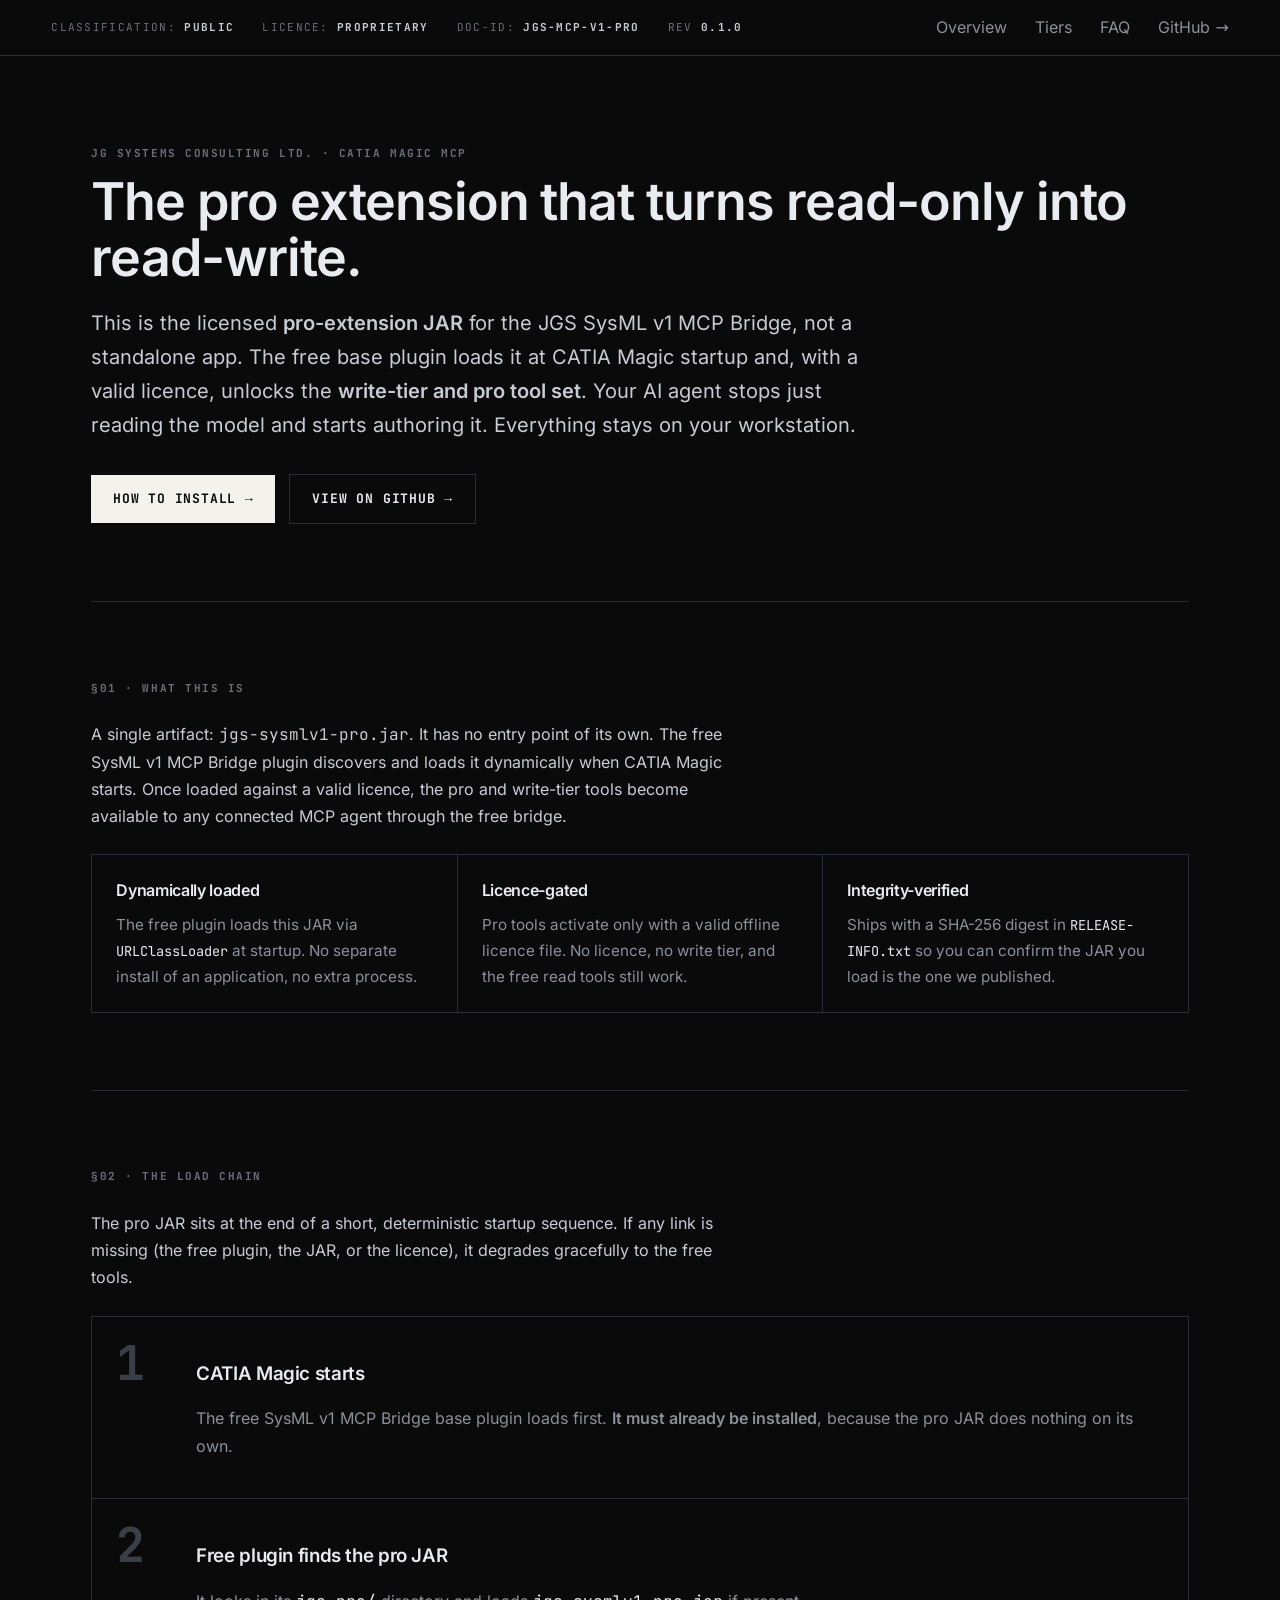
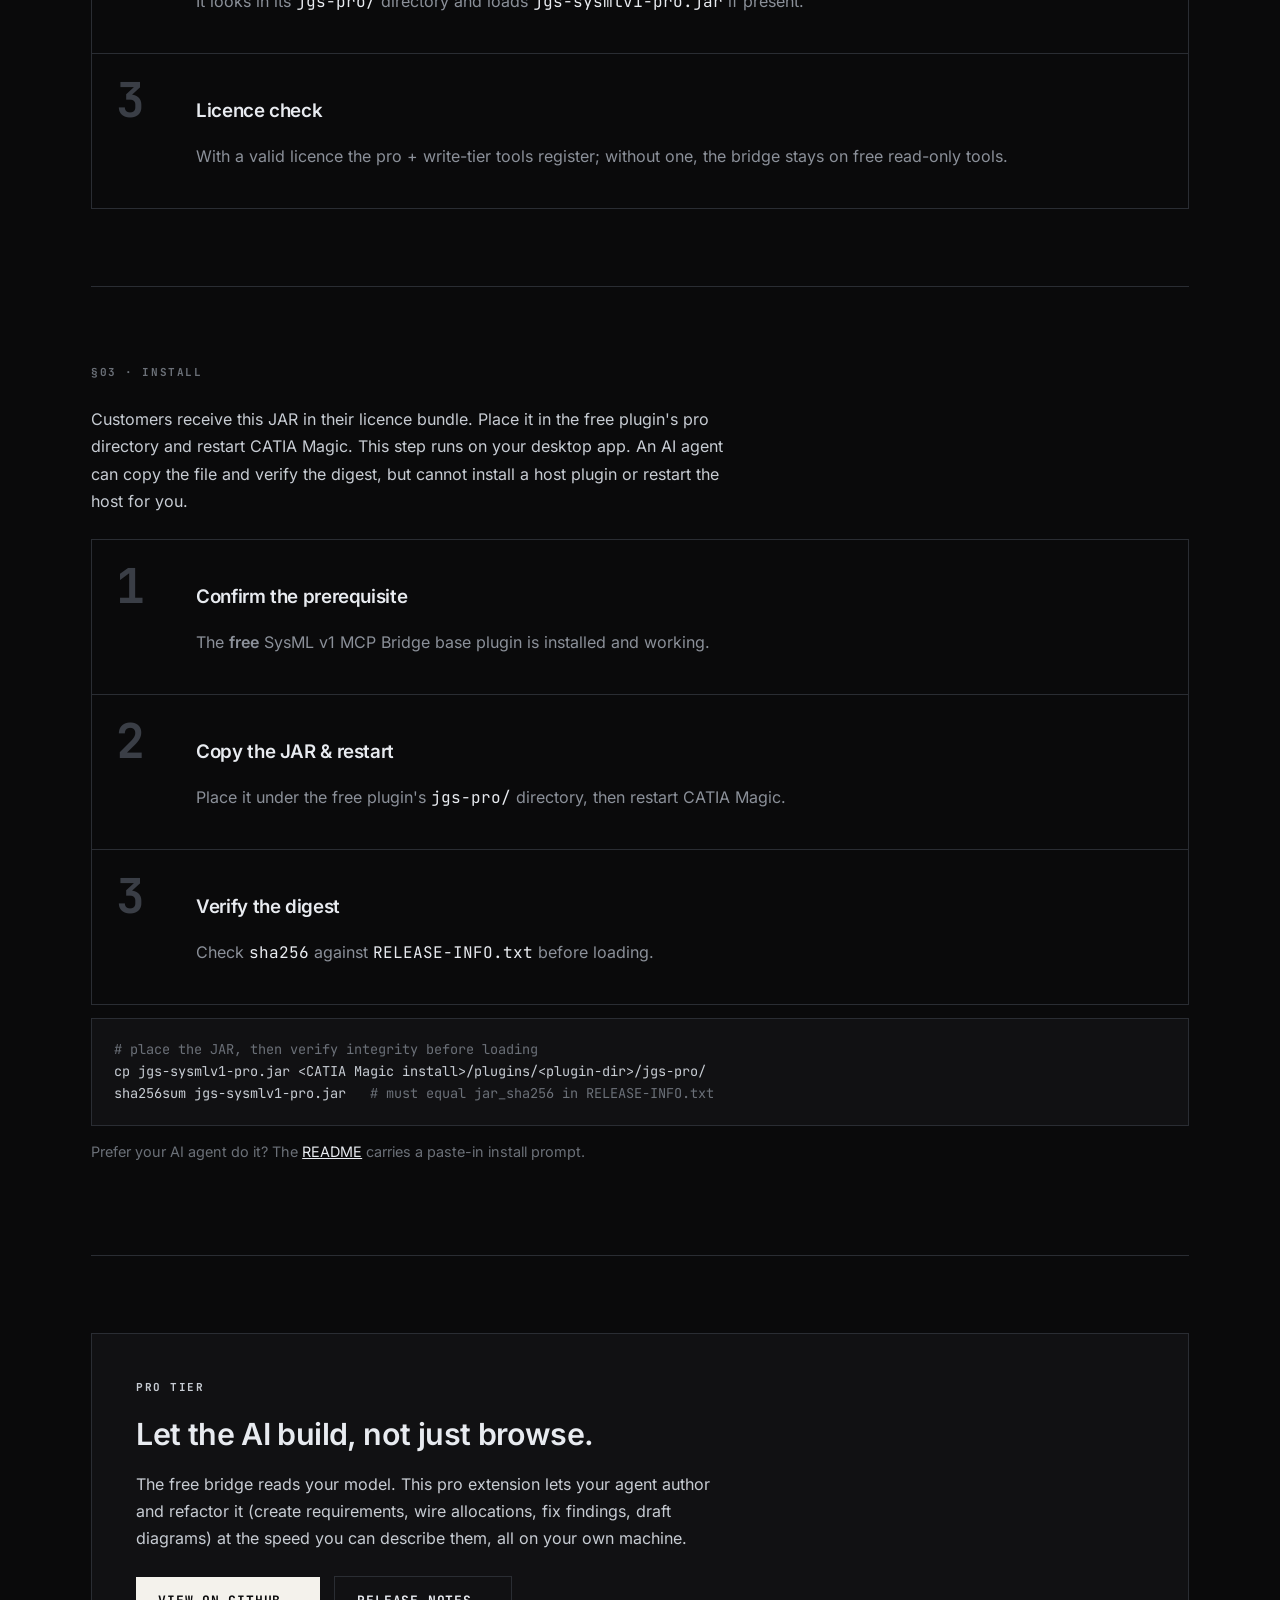
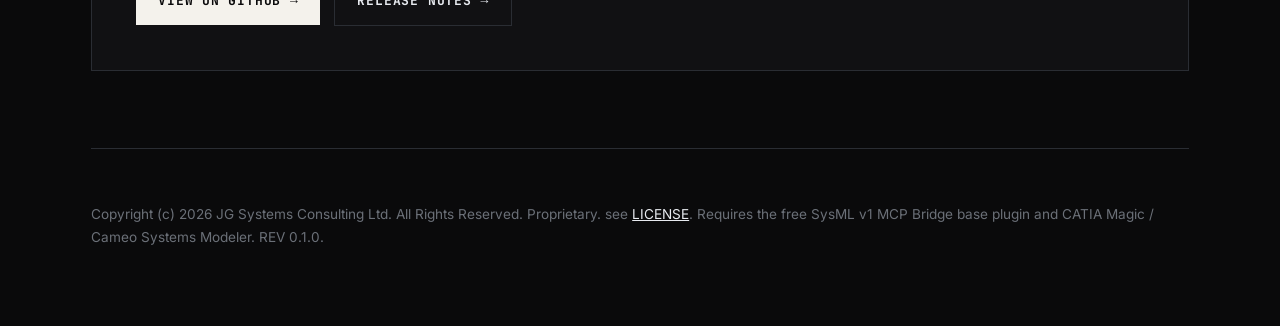
==== docs/index.html @ 64ed03d1 "docs: SEO pass on landing pages (RR-B-24/30) Ran the SEO-specialist pass over index/tiers/faq: - Tri" ====
<!DOCTYPE html>
<!--
  Copyright (c) 2026 JG Systems Consulting Ltd. All Rights Reserved.
  SPDX-License-Identifier: LicenseRef-JGSystemsConsulting-Proprietary
  JGS brand & design system, dark engineering drafting-document aesthetic.
-->
<html lang="en-GB">
<head>
<meta charset="utf-8">
<meta name="viewport" content="width=device-width, initial-scale=1">
<meta name="theme-color" content="#0d1117">
<meta property="og:locale" content="en_GB">
<title>SysML v1 MCP Bridge: Pro Extension JAR for CATIA Magic | JGS</title>
<meta name="description" content="Licensed pro-extension JAR for the JGS SysML v1 MCP Bridge. The free base plugin loads it at CATIA Magic startup to unlock write-tier pro tools, fully local.">
<meta name="keywords" content="SysML, MBSE, CATIA Magic, Cameo Systems Modeler, MSOSA, MCP, Model Context Protocol, Claude Code, pro extension, write tier, SysML v1, plugin JAR">
<meta name="robots" content="index, follow, max-image-preview:large">
<meta name="author" content="JG Systems Consulting Ltd.">
<link rel="canonical" href="https://jgsystemsconsulting.github.io/jgs-magic-sysmlv1-pro/">
<meta property="og:type" content="website">
<meta property="og:site_name" content="JGS CATIA Magic MCP">
<meta property="og:title" content="SysML v1 MCP Bridge: Pro Extension JAR">
<meta property="og:description" content="Licensed pro-extension JAR for the JGS SysML v1 MCP Bridge. The free base plugin loads it at CATIA Magic startup to unlock write-tier pro tools, fully local.">
<meta property="og:url" content="https://jgsystemsconsulting.github.io/jgs-magic-sysmlv1-pro/">
<meta name="twitter:card" content="summary">
<meta name="twitter:title" content="SysML v1 MCP Bridge: Pro Extension JAR">
<meta name="twitter:description" content="Licensed pro-extension JAR for the JGS SysML v1 MCP Bridge. Write-tier + pro tools, loaded by the free plugin, fully local.">
<script type="application/ld+json">
{
  "@context": "https://schema.org",
  "@type": "SoftwareApplication",
  "name": "JGS SysML v1 MCP Bridge Pro Extension",
  "applicationCategory": "DeveloperApplication",
  "applicationSubCategory": "MBSE",
  "operatingSystem": "Windows, macOS, Linux (CATIA Magic / Cameo Systems Modeler host)",
  "softwareVersion": "0.1.0",
  "url": "https://jgsystemsconsulting.github.io/jgs-magic-sysmlv1-pro/",
  "inLanguage": "en",
  "description": "Licensed pro-extension JAR for the JGS SysML v1 MCP Bridge. The free base plugin loads it at CATIA Magic startup to unlock write-tier pro tools, fully local.",
  "author": {
    "@type": "Organization",
    "name": "JG Systems Consulting Ltd.",
    "url": "https://jgsystemsconsulting.github.io/"
  },
  "publisher": {
    "@type": "Organization",
    "name": "JG Systems Consulting Ltd.",
    "url": "https://jgsystemsconsulting.github.io/"
  }
}
</script>
<style>
@font-face { font-family: 'Inter'; font-style: normal; font-weight: 400; font-display: swap; src: url('fonts/inter-400.woff2') format('woff2'); }
@font-face { font-family: 'Inter'; font-style: normal; font-weight: 600; font-display: swap; src: url('fonts/inter-600.woff2') format('woff2'); }
@font-face { font-family: 'JetBrains Mono'; font-style: normal; font-weight: 400; font-display: swap; src: url('fonts/jetbrains-mono-400.woff2') format('woff2'); }
@font-face { font-family: 'JetBrains Mono'; font-style: normal; font-weight: 700; font-display: swap; src: url('fonts/jetbrains-mono-700.woff2') format('woff2'); }

:root {
  --ink: #0a0a0b; --ink-2: #111113; --ink-3: #16171a; --ink-4: #1e2024;
  --line: #2a2d33; --line-2: #3a3e46;
  --mute: #6b7078; --mute-2: #8b9099;
  --text: #c7ccd3; --text-hi: #e8ebf0;
  --paper: #f4f2ec; --paper-ink: #0a0a0b;
  --mono: 'JetBrains Mono', ui-monospace, 'SFMono-Regular', Menlo, Consolas, monospace;
  --sans: 'Inter', ui-sans-serif, system-ui, sans-serif;
  --pad-x: clamp(24px, 4vw, 80px); --pad-section: clamp(48px, 6vw, 96px);
}

* { box-sizing: border-box; }
html { -webkit-text-size-adjust: 100%; scroll-behavior: smooth; }
body {
  margin: 0; background: var(--ink); color: var(--mute-2);
  font-family: var(--sans); font-size: 16px; line-height: 1.7;
  -webkit-font-smoothing: antialiased;
}
.wrap { max-width: 1200px; margin: 0 auto; padding: 0 var(--pad-x); }
a { color: var(--text-hi); }
h1, h2, h3 { color: var(--text-hi); letter-spacing: -0.02em; font-weight: 600; }
code, .mono { font-family: var(--mono); }

.label {
  font-family: var(--mono); font-weight: 700; text-transform: uppercase;
  letter-spacing: 0.14em; font-size: 0.6875rem; color: var(--mute);
}

/* Masthead */
.masthead { border-bottom: 1px solid var(--line); }
.masthead .row {
  display: flex; flex-wrap: wrap; gap: 12px 28px; align-items: center;
  padding: 14px var(--pad-x);
}
.masthead .row span { font-family: var(--mono); font-size: 0.6875rem; letter-spacing: 0.12em; color: var(--mute); text-transform: uppercase; }
.masthead .row span b { color: var(--text); font-weight: 700; }
.masthead .row .spacer { flex: 1; }
.masthead .row a { color: var(--mute-2); text-decoration: none; }
.masthead .row a:hover { color: var(--text-hi); }

/* Section scaffolding */
section { padding: var(--pad-section) 0; border-bottom: 1px solid var(--line); }
.sec-label { margin: 0 0 24px; }
.lead-in { color: var(--text); max-width: 64ch; }

/* Hero */
.hero h1 { font-size: clamp(2rem, 5vw, 3.25rem); margin: 0 0 20px; line-height: 1.08; }
.hero p.lede { font-size: clamp(1.05rem, 2vw, 1.25rem); color: var(--text); max-width: 60ch; margin: 0 0 32px; }
.btns { display: flex; flex-wrap: wrap; gap: 14px; align-items: center; }
.btn {
  font-family: var(--mono); font-weight: 700; font-size: 0.8125rem; letter-spacing: 0.06em;
  text-transform: uppercase; text-decoration: none; padding: 13px 22px; display: inline-flex; gap: 10px;
}
.btn.primary { background: var(--paper); color: var(--paper-ink); }
.btn.ghost { background: transparent; color: var(--text-hi); border: 1px solid var(--line); }
.btn:hover { transform: translateY(-1px); }

/* Grid-of-cells (hairline gaps) */
.grid { display: grid; gap: 1px; background: var(--line); border: 1px solid var(--line); }
.grid.cols-2 { grid-template-columns: repeat(2, 1fr); }
.grid.cols-3 { grid-template-columns: repeat(3, 1fr); }
.cell { background: var(--ink); padding: 22px 24px; }
.cell h3 { margin: 0 0 8px; font-size: 1rem; }
.cell code { font-size: 0.85rem; color: var(--text-hi); }
.cell p { margin: 6px 0 0; font-size: 0.95rem; color: var(--mute-2); }

/* Chain */
.chain { display: grid; gap: 1px; background: var(--line); border: 1px solid var(--line); }
.chain .step { background: var(--ink); padding: 22px 24px; display: flex; gap: 22px; align-items: baseline; }
.chain .num { font-family: var(--mono); font-weight: 700; font-size: 3rem; line-height: 1; color: var(--line-2); min-width: 2ch; }
.chain .step h3 { margin: 0 0 4px; }
.chain .step code { color: var(--text-hi); }

/* Code block */
pre {
  background: var(--ink-2); border: 1px solid var(--line); padding: 20px 22px; overflow-x: auto;
  font-family: var(--mono); font-size: 0.85rem; line-height: 1.6; color: var(--text);
}
pre .c { color: var(--mute); }

/* CTA panel */
.cta { background: var(--ink-2); border: 1px solid var(--line); padding: clamp(28px, 4vw, 44px); }
.cta h2 { margin: 0 0 10px; font-size: clamp(1.4rem, 3vw, 1.9rem); }
.cta p { color: var(--text); max-width: 58ch; margin: 0 0 24px; }

footer { padding: 40px 0 64px; }
footer p { font-size: 0.85rem; color: var(--mute); }

:focus-visible { outline: 2px solid var(--paper); outline-offset: 2px; }
@media (prefers-reduced-motion: reduce) { html { scroll-behavior: auto; } * { transition: none !important; } .btn:hover { transform: none; } }
@media (max-width: 860px) {
  .grid.cols-2, .grid.cols-3 { grid-template-columns: 1fr; }
  .masthead .row .spacer { display: none; }
}
</style>
</head>
<body>

<header class="masthead">
  <div class="row">
    <span>CLASSIFICATION: <b>PUBLIC</b></span>
    <span>LICENCE: <b>PROPRIETARY</b></span>
    <span>DOC-ID: <b>JGS-MCP-V1-PRO</b></span>
    <span>REV <b>0.1.0</b></span>
    <span class="spacer"></span>
    <a href="index.html">Overview</a>
    <a href="tiers.html">Tiers</a>
    <a href="faq.html">FAQ</a>
    <a href="https://github.com/jgsystemsconsulting/jgs-magic-sysmlv1-pro">GitHub →</a>
  </div>
</header>

<main class="wrap">

  <section class="hero">
    <p class="label">JG Systems Consulting Ltd. · CATIA Magic MCP</p>
    <h1>The pro extension that turns read-only into read-write.</h1>
    <p class="lede">
      This is the licensed <strong>pro-extension JAR</strong> for the JGS SysML v1 MCP Bridge, not
      a standalone app. The free base plugin loads it at CATIA Magic startup and, with a valid
      licence, unlocks the <strong>write-tier and pro tool set</strong>. Your AI agent stops just
      reading the model and starts authoring it. Everything stays on your workstation.
    </p>
    <div class="btns">
      <a class="btn primary" href="#install">How to install →</a>
      <a class="btn ghost" href="https://github.com/jgsystemsconsulting/jgs-magic-sysmlv1-pro">View on GitHub →</a>
    </div>
  </section>

  <section>
    <p class="label sec-label">§01 · What this is</p>
    <p class="lead-in">
      A single artifact: <code>jgs-sysmlv1-pro.jar</code>. It has no entry point of its own.
      The free SysML v1 MCP Bridge plugin discovers and loads it dynamically when CATIA Magic starts.
      Once loaded against a valid licence, the pro and write-tier tools become available to any
      connected MCP agent through the free bridge.
    </p>
    <div class="grid cols-3" style="margin-top:24px">
      <div class="cell"><h3>Dynamically loaded</h3><p>The free plugin loads this JAR via <code>URLClassLoader</code> at startup. No separate install of an application, no extra process.</p></div>
      <div class="cell"><h3>Licence-gated</h3><p>Pro tools activate only with a valid offline licence file. No licence, no write tier, and the free read tools still work.</p></div>
      <div class="cell"><h3>Integrity-verified</h3><p>Ships with a SHA-256 digest in <code>RELEASE-INFO.txt</code> so you can confirm the JAR you load is the one we published.</p></div>
    </div>
  </section>

  <section>
    <p class="label sec-label">§02 · The load chain</p>
    <p class="lead-in">
      The pro JAR sits at the end of a short, deterministic startup sequence. If any link is
      missing (the free plugin, the JAR, or the licence), it degrades gracefully to the free tools.
    </p>
    <div class="chain" style="margin-top:24px">
      <div class="step"><span class="num">1</span><div><h3>CATIA Magic starts</h3><p>The free SysML v1 MCP Bridge base plugin loads first. <strong>It must already be installed</strong>, because the pro JAR does nothing on its own.</p></div></div>
      <div class="step"><span class="num">2</span><div><h3>Free plugin finds the pro JAR</h3><p>It looks in its <code>jgs-pro/</code> directory and loads <code>jgs-sysmlv1-pro.jar</code> if present.</p></div></div>
      <div class="step"><span class="num">3</span><div><h3>Licence check</h3><p>With a valid licence the pro + write-tier tools register; without one, the bridge stays on free read-only tools.</p></div></div>
    </div>
  </section>

  <section id="install">
    <p class="label sec-label">§03 · Install</p>
    <p class="lead-in">
      Customers receive this JAR in their licence bundle. Place it in the free plugin's pro
      directory and restart CATIA Magic. This step runs on your desktop app. An AI agent can copy
      the file and verify the digest, but cannot install a host plugin or restart the host for you.
    </p>
    <div class="chain" style="margin-top:24px">
      <div class="step"><span class="num">1</span><div><h3>Confirm the prerequisite</h3><p>The <strong>free</strong> SysML v1 MCP Bridge base plugin is installed and working.</p></div></div>
      <div class="step"><span class="num">2</span><div><h3>Copy the JAR &amp; restart</h3><p>Place it under the free plugin's <code>jgs-pro/</code> directory, then restart CATIA Magic.</p></div></div>
      <div class="step"><span class="num">3</span><div><h3>Verify the digest</h3><p>Check <code>sha256</code> against <code>RELEASE-INFO.txt</code> before loading.</p></div></div>
    </div>
    <pre><span class="c"># place the JAR, then verify integrity before loading</span>
cp jgs-sysmlv1-pro.jar &lt;CATIA Magic install&gt;/plugins/&lt;plugin-dir&gt;/jgs-pro/
sha256sum jgs-sysmlv1-pro.jar   <span class="c"># must equal jar_sha256 in RELEASE-INFO.txt</span></pre>
    <p style="margin-top:14px; font-size:0.9rem; color:var(--mute);">Prefer your AI agent do it? The <a href="https://github.com/jgsystemsconsulting/jgs-magic-sysmlv1-pro#install-with-your-ai-agent">README</a> carries a paste-in install prompt.</p>
  </section>

  <section>
    <div class="cta">
      <p class="label" style="margin:0 0 12px">Pro tier</p>
      <h2>Let the AI build, not just browse.</h2>
      <p>The free bridge reads your model. This pro extension lets your agent author and refactor it
        (create requirements, wire allocations, fix findings, draft diagrams) at the speed you can
        describe them, all on your own machine.</p>
      <div class="btns">
        <a class="btn primary" href="https://github.com/jgsystemsconsulting/jgs-magic-sysmlv1-pro">View on GitHub →</a>
        <a class="btn ghost" href="https://github.com/jgsystemsconsulting/jgs-magic-sysmlv1-pro/blob/main/CHANGELOG.md">Release notes →</a>
      </div>
    </div>
  </section>

  <footer>
    <p>Copyright (c) 2026 JG Systems Consulting Ltd. All Rights Reserved. Proprietary.
       see <a href="https://github.com/jgsystemsconsulting/jgs-magic-sysmlv1-pro/blob/main/LICENSE">LICENSE</a>.
       Requires the free SysML v1 MCP Bridge base plugin and CATIA Magic / Cameo Systems Modeler. REV 0.1.0.</p>
  </footer>

</main>
</body>
</html>
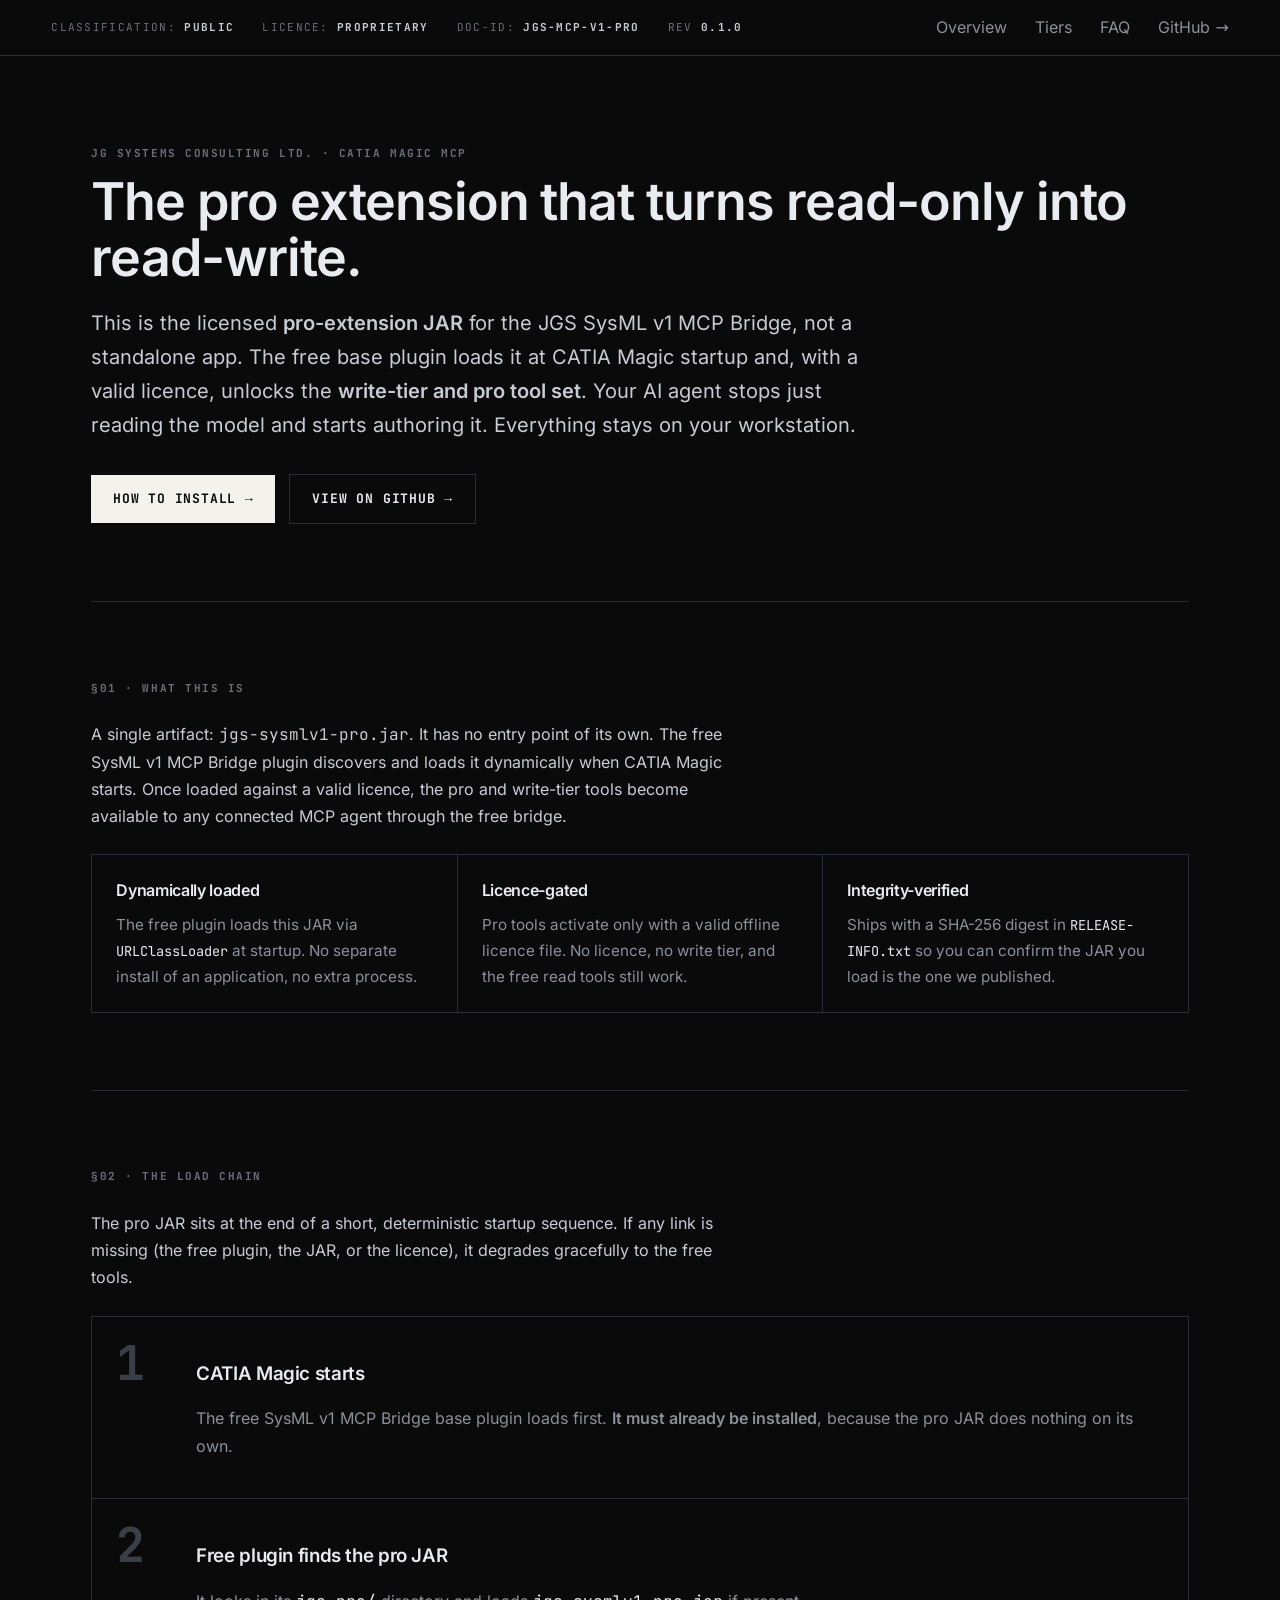
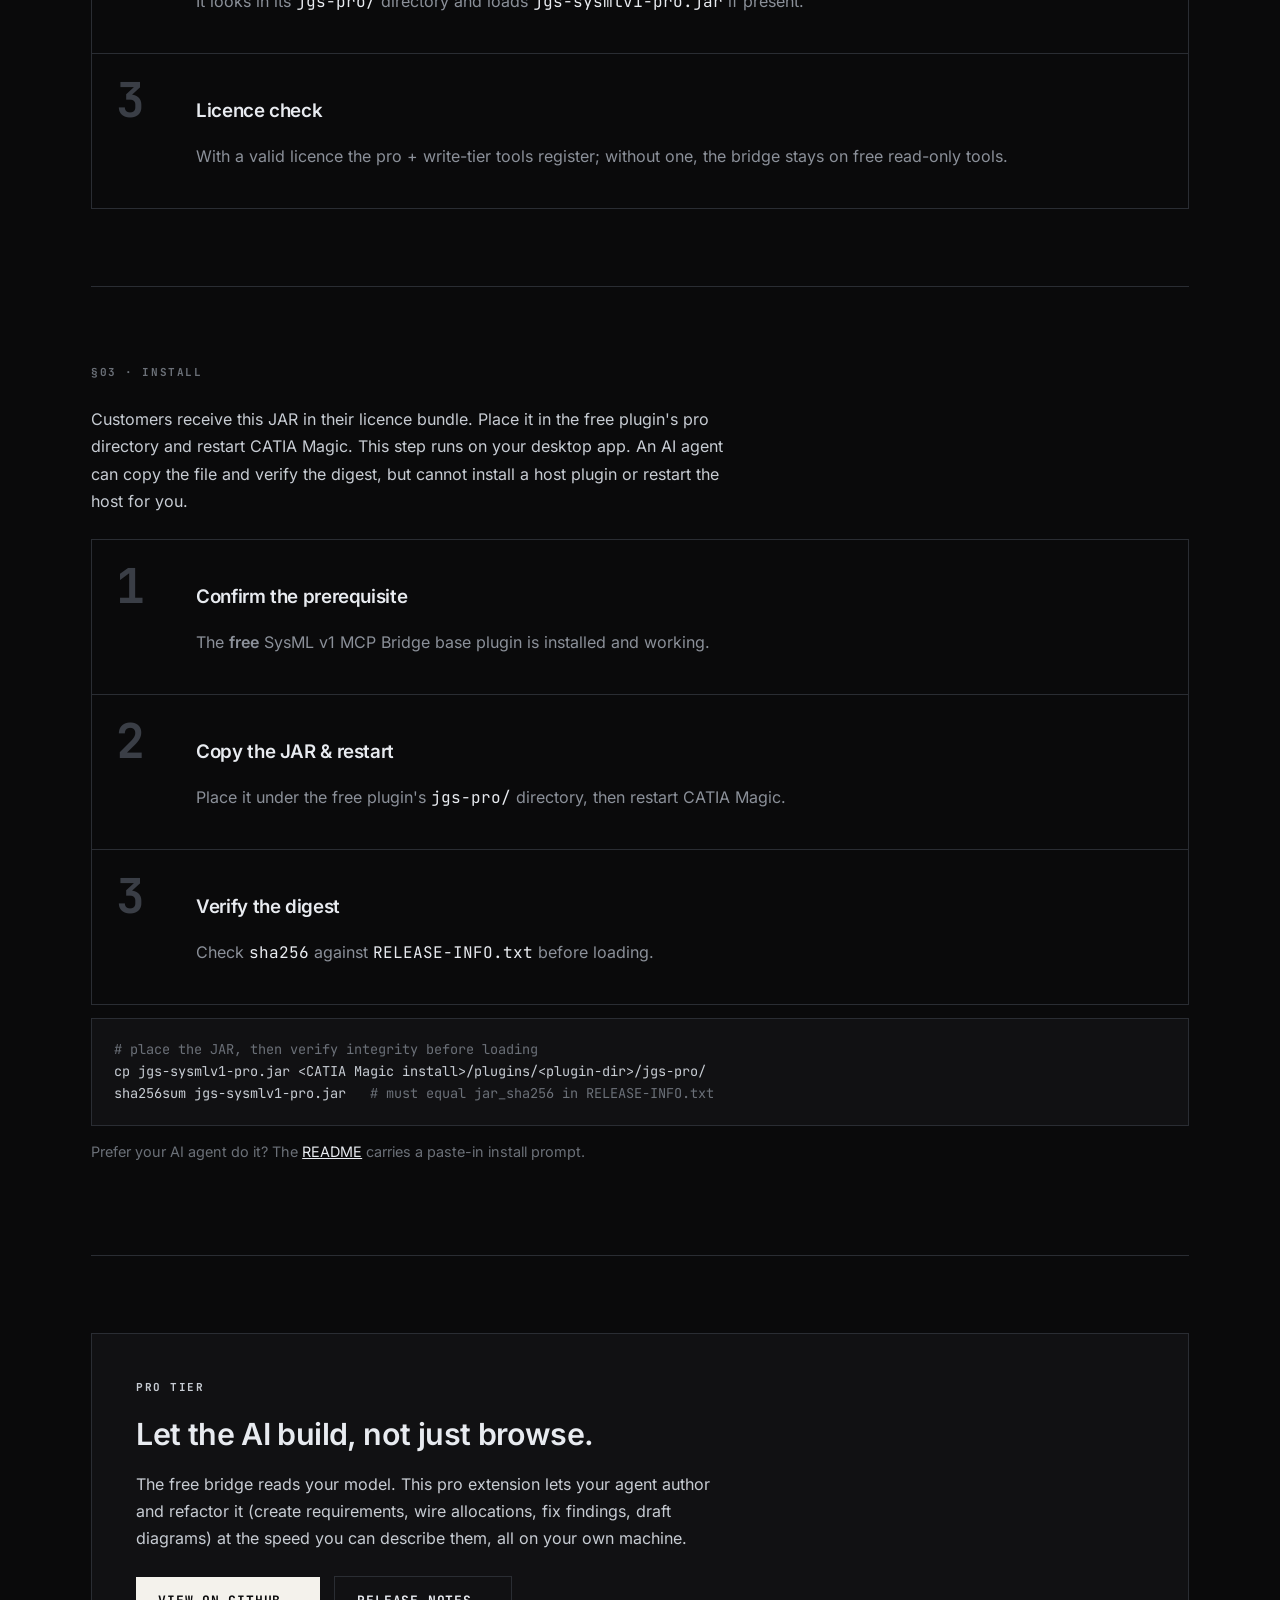
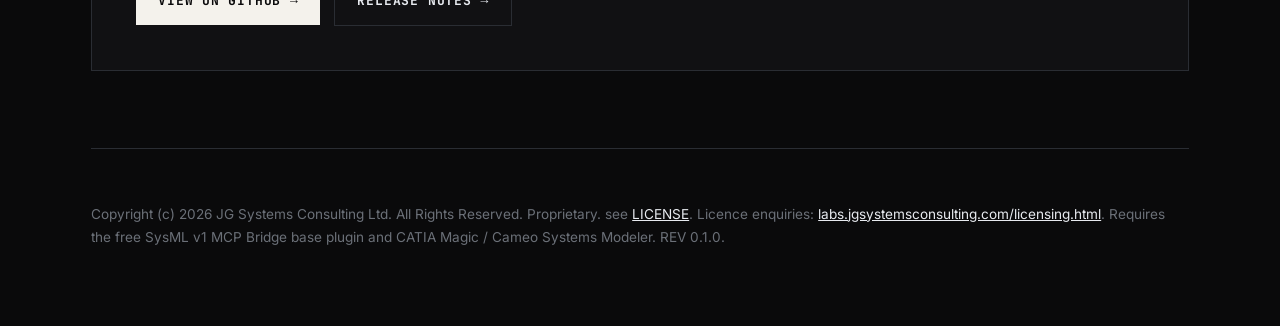
==== commit cba5e000: "chore: close release-standard gaps (RR-B-05/10/14/15/20/22/31/32) - .github/ISSUE_TEMPLATE: bug repo" ====
--- a/docs/index.html
+++ b/docs/index.html
@@ -21,7 +21,12 @@
 <meta property="og:title" content="SysML v1 MCP Bridge: Pro Extension JAR">
 <meta property="og:description" content="Licensed pro-extension JAR for the JGS SysML v1 MCP Bridge. The free base plugin loads it at CATIA Magic startup to unlock write-tier pro tools, fully local.">
 <meta property="og:url" content="https://jgsystemsconsulting.github.io/jgs-magic-sysmlv1-pro/">
-<meta name="twitter:card" content="summary">
+<meta property="og:image" content="https://jgsystemsconsulting.github.io/jgs-magic-sysmlv1-pro/assets/og.png">
+<meta property="og:image:width" content="1200">
+<meta property="og:image:height" content="630">
+<meta property="og:image:alt" content="JGS SysML v1 MCP Bridge Pro Extension">
+<meta name="twitter:image" content="https://jgsystemsconsulting.github.io/jgs-magic-sysmlv1-pro/assets/og.png">
+<meta name="twitter:card" content="summary_large_image">
 <meta name="twitter:title" content="SysML v1 MCP Bridge: Pro Extension JAR">
 <meta name="twitter:description" content="Licensed pro-extension JAR for the JGS SysML v1 MCP Bridge. Write-tier + pro tools, loaded by the free plugin, fully local.">
 <script type="application/ld+json">
@@ -245,7 +250,8 @@
 
   <footer>
     <p>Copyright (c) 2026 JG Systems Consulting Ltd. All Rights Reserved. Proprietary.
-       see <a href="https://github.com/jgsystemsconsulting/jgs-magic-sysmlv1-pro/blob/main/LICENSE">LICENSE</a>.
+       see <a href="https://github.com/jgsystemsconsulting/jgs-magic-sysmlv1-pro/blob/main/LICENSE">LICENSE</a>. Licence enquiries:
+       <a href="https://labs.jgsystemsconsulting.com/licensing.html">labs.jgsystemsconsulting.com/licensing.html</a>.
        Requires the free SysML v1 MCP Bridge base plugin and CATIA Magic / Cameo Systems Modeler. REV 0.1.0.</p>
   </footer>
 
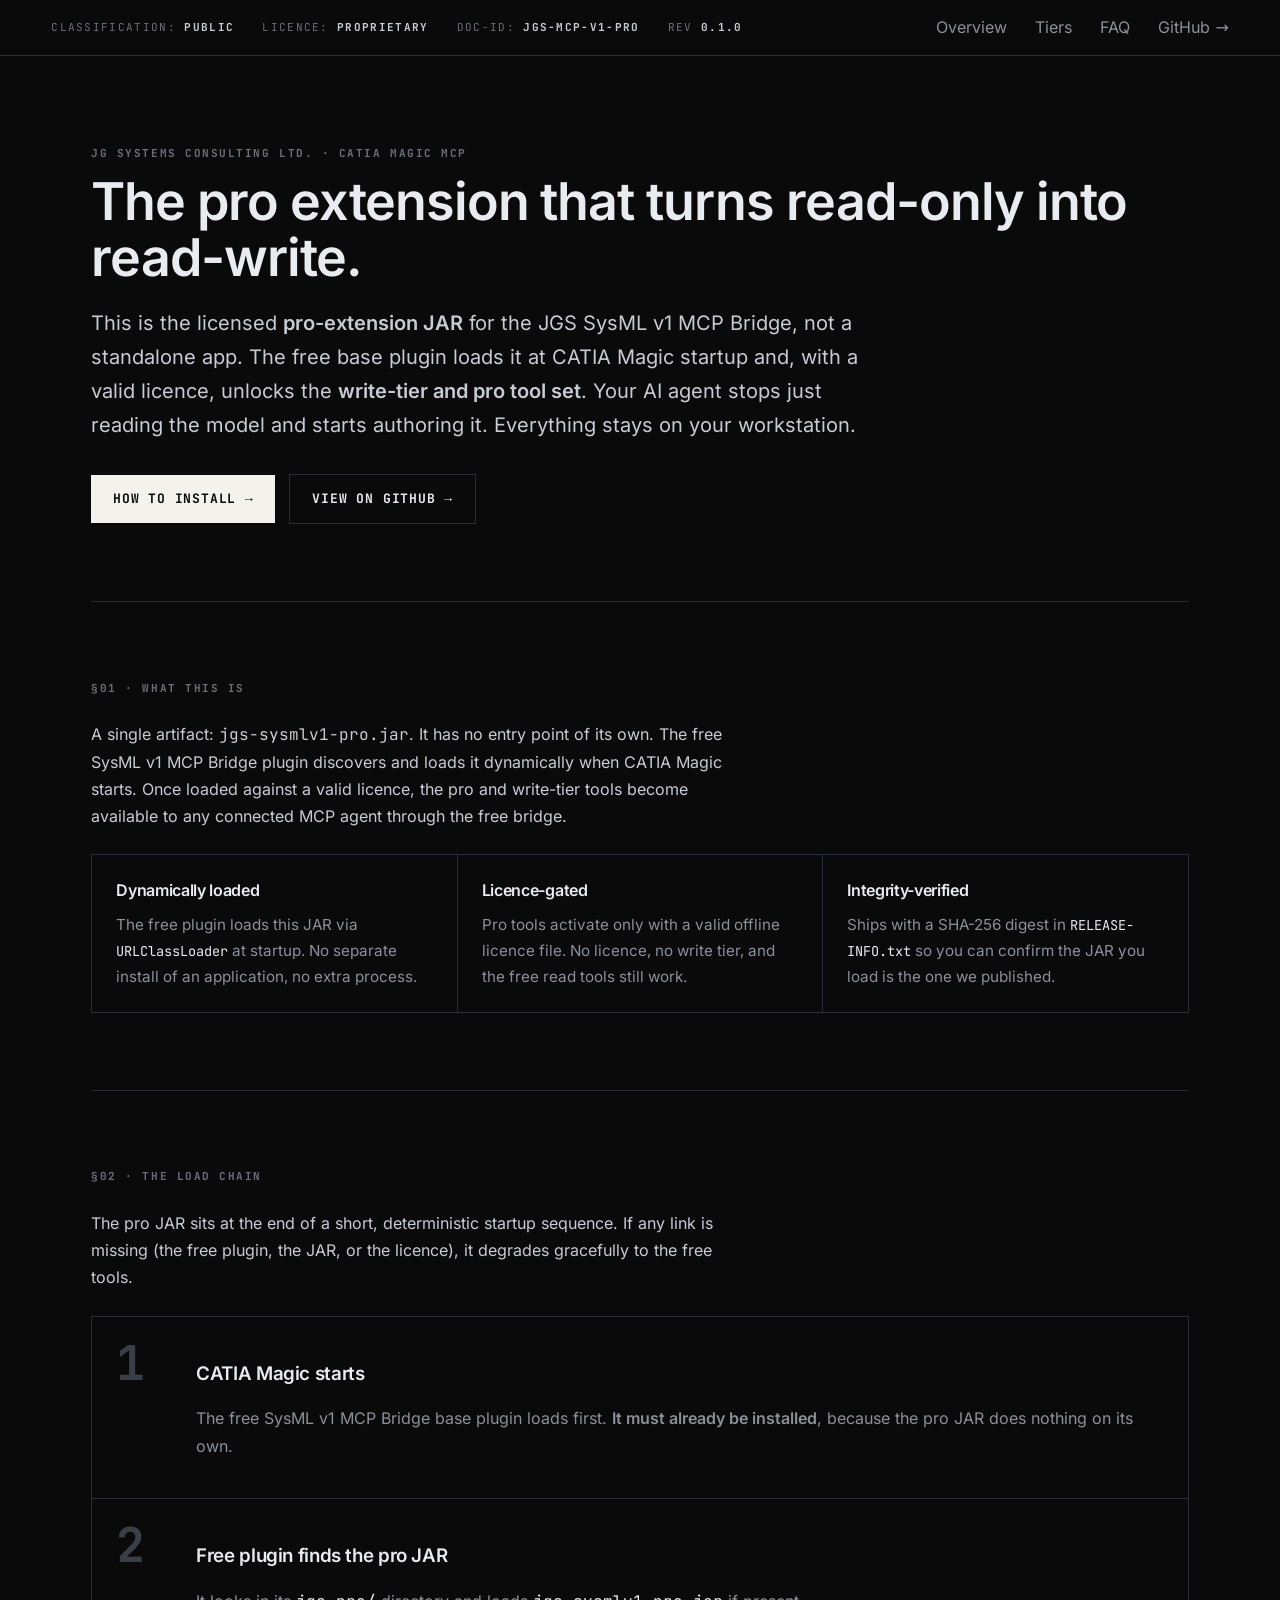
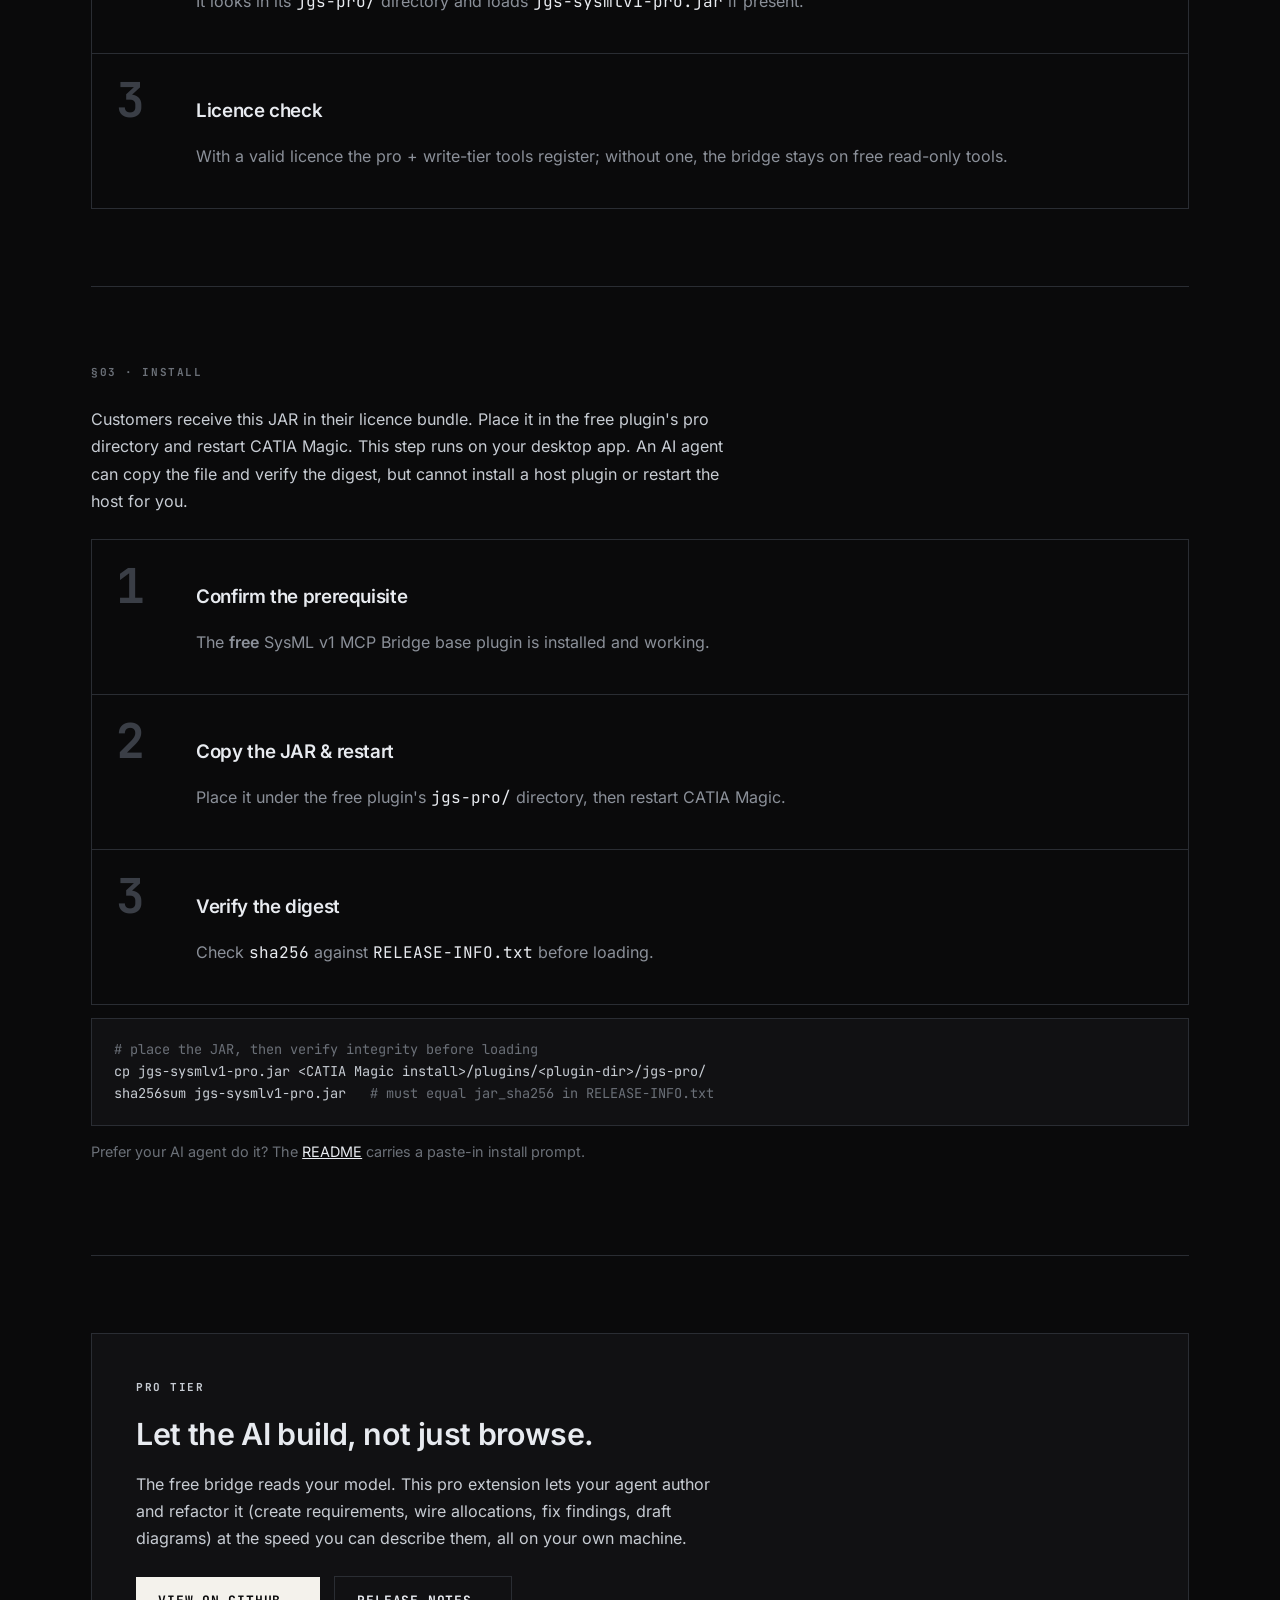
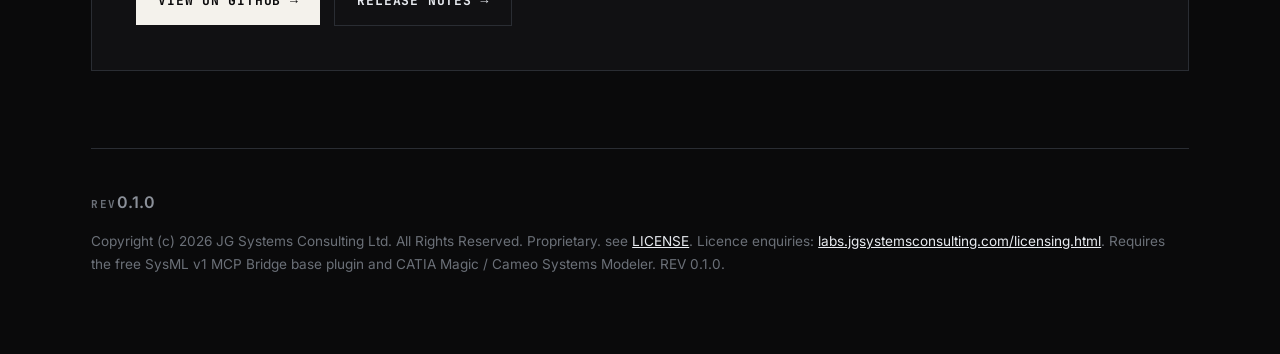
==== commit 97a70bc6: "docs(site): align Pages site to the JGS family standard" ====
--- a/docs/index.html
+++ b/docs/index.html
@@ -21,11 +21,11 @@
 <meta property="og:title" content="SysML v1 MCP Bridge: Pro Extension JAR">
 <meta property="og:description" content="Licensed pro-extension JAR for the JGS SysML v1 MCP Bridge. The free base plugin loads it at CATIA Magic startup to unlock write-tier pro tools, fully local.">
 <meta property="og:url" content="https://jgsystemsconsulting.github.io/jgs-magic-sysmlv1-pro/">
-<meta property="og:image" content="https://jgsystemsconsulting.github.io/jgs-magic-sysmlv1-pro/assets/og.png">
+<meta property="og:image" content="https://jgsystemsconsulting.github.io/jgs-magic-sysmlv1-pro/images/og/og-magic-sysmlv1-pro-1200.jpg">
 <meta property="og:image:width" content="1200">
 <meta property="og:image:height" content="630">
 <meta property="og:image:alt" content="JGS SysML v1 MCP Bridge Pro Extension">
-<meta name="twitter:image" content="https://jgsystemsconsulting.github.io/jgs-magic-sysmlv1-pro/assets/og.png">
+<meta name="twitter:image" content="https://jgsystemsconsulting.github.io/jgs-magic-sysmlv1-pro/images/og/og-magic-sysmlv1-pro-1200.jpg">
 <meta name="twitter:card" content="summary_large_image">
 <meta name="twitter:title" content="SysML v1 MCP Bridge: Pro Extension JAR">
 <meta name="twitter:description" content="Licensed pro-extension JAR for the JGS SysML v1 MCP Bridge. Write-tier + pro tools, loaded by the free plugin, fully local.">
@@ -39,121 +39,24 @@
   "operatingSystem": "Windows, macOS, Linux (CATIA Magic / Cameo Systems Modeler host)",
   "softwareVersion": "0.1.0",
   "url": "https://jgsystemsconsulting.github.io/jgs-magic-sysmlv1-pro/",
+  "codeRepository": "https://github.com/jgsystemsconsulting/jgs-magic-sysmlv1-pro",
+  "license": "https://labs.jgsystemsconsulting.com/licensing.html",
   "inLanguage": "en",
   "description": "Licensed pro-extension JAR for the JGS SysML v1 MCP Bridge. The free base plugin loads it at CATIA Magic startup to unlock write-tier pro tools, fully local.",
   "author": {
     "@type": "Organization",
     "name": "JG Systems Consulting Ltd.",
-    "url": "https://jgsystemsconsulting.github.io/"
+    "url": "https://labs.jgsystemsconsulting.com"
   },
   "publisher": {
     "@type": "Organization",
     "name": "JG Systems Consulting Ltd.",
-    "url": "https://jgsystemsconsulting.github.io/"
+    "url": "https://labs.jgsystemsconsulting.com"
   }
 }
 </script>
-<style>
-@font-face { font-family: 'Inter'; font-style: normal; font-weight: 400; font-display: swap; src: url('fonts/inter-400.woff2') format('woff2'); }
-@font-face { font-family: 'Inter'; font-style: normal; font-weight: 600; font-display: swap; src: url('fonts/inter-600.woff2') format('woff2'); }
-@font-face { font-family: 'JetBrains Mono'; font-style: normal; font-weight: 400; font-display: swap; src: url('fonts/jetbrains-mono-400.woff2') format('woff2'); }
-@font-face { font-family: 'JetBrains Mono'; font-style: normal; font-weight: 700; font-display: swap; src: url('fonts/jetbrains-mono-700.woff2') format('woff2'); }
-
-:root {
-  --ink: #0a0a0b; --ink-2: #111113; --ink-3: #16171a; --ink-4: #1e2024;
-  --line: #2a2d33; --line-2: #3a3e46;
-  --mute: #6b7078; --mute-2: #8b9099;
-  --text: #c7ccd3; --text-hi: #e8ebf0;
-  --paper: #f4f2ec; --paper-ink: #0a0a0b;
-  --mono: 'JetBrains Mono', ui-monospace, 'SFMono-Regular', Menlo, Consolas, monospace;
-  --sans: 'Inter', ui-sans-serif, system-ui, sans-serif;
-  --pad-x: clamp(24px, 4vw, 80px); --pad-section: clamp(48px, 6vw, 96px);
-}
-
-* { box-sizing: border-box; }
-html { -webkit-text-size-adjust: 100%; scroll-behavior: smooth; }
-body {
-  margin: 0; background: var(--ink); color: var(--mute-2);
-  font-family: var(--sans); font-size: 16px; line-height: 1.7;
-  -webkit-font-smoothing: antialiased;
-}
-.wrap { max-width: 1200px; margin: 0 auto; padding: 0 var(--pad-x); }
-a { color: var(--text-hi); }
-h1, h2, h3 { color: var(--text-hi); letter-spacing: -0.02em; font-weight: 600; }
-code, .mono { font-family: var(--mono); }
-
-.label {
-  font-family: var(--mono); font-weight: 700; text-transform: uppercase;
-  letter-spacing: 0.14em; font-size: 0.6875rem; color: var(--mute);
-}
-
-/* Masthead */
-.masthead { border-bottom: 1px solid var(--line); }
-.masthead .row {
-  display: flex; flex-wrap: wrap; gap: 12px 28px; align-items: center;
-  padding: 14px var(--pad-x);
-}
-.masthead .row span { font-family: var(--mono); font-size: 0.6875rem; letter-spacing: 0.12em; color: var(--mute); text-transform: uppercase; }
-.masthead .row span b { color: var(--text); font-weight: 700; }
-.masthead .row .spacer { flex: 1; }
-.masthead .row a { color: var(--mute-2); text-decoration: none; }
-.masthead .row a:hover { color: var(--text-hi); }
-
-/* Section scaffolding */
-section { padding: var(--pad-section) 0; border-bottom: 1px solid var(--line); }
-.sec-label { margin: 0 0 24px; }
-.lead-in { color: var(--text); max-width: 64ch; }
-
-/* Hero */
-.hero h1 { font-size: clamp(2rem, 5vw, 3.25rem); margin: 0 0 20px; line-height: 1.08; }
-.hero p.lede { font-size: clamp(1.05rem, 2vw, 1.25rem); color: var(--text); max-width: 60ch; margin: 0 0 32px; }
-.btns { display: flex; flex-wrap: wrap; gap: 14px; align-items: center; }
-.btn {
-  font-family: var(--mono); font-weight: 700; font-size: 0.8125rem; letter-spacing: 0.06em;
-  text-transform: uppercase; text-decoration: none; padding: 13px 22px; display: inline-flex; gap: 10px;
-}
-.btn.primary { background: var(--paper); color: var(--paper-ink); }
-.btn.ghost { background: transparent; color: var(--text-hi); border: 1px solid var(--line); }
-.btn:hover { transform: translateY(-1px); }
-
-/* Grid-of-cells (hairline gaps) */
-.grid { display: grid; gap: 1px; background: var(--line); border: 1px solid var(--line); }
-.grid.cols-2 { grid-template-columns: repeat(2, 1fr); }
-.grid.cols-3 { grid-template-columns: repeat(3, 1fr); }
-.cell { background: var(--ink); padding: 22px 24px; }
-.cell h3 { margin: 0 0 8px; font-size: 1rem; }
-.cell code { font-size: 0.85rem; color: var(--text-hi); }
-.cell p { margin: 6px 0 0; font-size: 0.95rem; color: var(--mute-2); }
-
-/* Chain */
-.chain { display: grid; gap: 1px; background: var(--line); border: 1px solid var(--line); }
-.chain .step { background: var(--ink); padding: 22px 24px; display: flex; gap: 22px; align-items: baseline; }
-.chain .num { font-family: var(--mono); font-weight: 700; font-size: 3rem; line-height: 1; color: var(--line-2); min-width: 2ch; }
-.chain .step h3 { margin: 0 0 4px; }
-.chain .step code { color: var(--text-hi); }
-
-/* Code block */
-pre {
-  background: var(--ink-2); border: 1px solid var(--line); padding: 20px 22px; overflow-x: auto;
-  font-family: var(--mono); font-size: 0.85rem; line-height: 1.6; color: var(--text);
-}
-pre .c { color: var(--mute); }
-
-/* CTA panel */
-.cta { background: var(--ink-2); border: 1px solid var(--line); padding: clamp(28px, 4vw, 44px); }
-.cta h2 { margin: 0 0 10px; font-size: clamp(1.4rem, 3vw, 1.9rem); }
-.cta p { color: var(--text); max-width: 58ch; margin: 0 0 24px; }
-
-footer { padding: 40px 0 64px; }
-footer p { font-size: 0.85rem; color: var(--mute); }
-
-:focus-visible { outline: 2px solid var(--paper); outline-offset: 2px; }
-@media (prefers-reduced-motion: reduce) { html { scroll-behavior: auto; } * { transition: none !important; } .btn:hover { transform: none; } }
-@media (max-width: 860px) {
-  .grid.cols-2, .grid.cols-3 { grid-template-columns: 1fr; }
-  .masthead .row .spacer { display: none; }
-}
-</style>
+<link rel="stylesheet" href="site.css">
+<link rel="icon" type="image/svg+xml" href="favicon.svg">
 </head>
 <body>
 
@@ -249,6 +152,7 @@
   </section>
 
   <footer>
+    <div><span class="label">Rev</span><b>0.1.0</b></div>
     <p>Copyright (c) 2026 JG Systems Consulting Ltd. All Rights Reserved. Proprietary.
        see <a href="https://github.com/jgsystemsconsulting/jgs-magic-sysmlv1-pro/blob/main/LICENSE">LICENSE</a>. Licence enquiries:
        <a href="https://labs.jgsystemsconsulting.com/licensing.html">labs.jgsystemsconsulting.com/licensing.html</a>.
--- a/docs/site.css
+++ b/docs/site.css
@@ -0,0 +1,109 @@
+@font-face { font-family: 'Inter'; font-style: normal; font-weight: 400; font-display: swap; src: url('fonts/inter-400.woff2') format('woff2'); }
+@font-face { font-family: 'Inter'; font-style: normal; font-weight: 600; font-display: swap; src: url('fonts/inter-600.woff2') format('woff2'); }
+@font-face { font-family: 'JetBrains Mono'; font-style: normal; font-weight: 400; font-display: swap; src: url('fonts/jetbrains-mono-400.woff2') format('woff2'); }
+@font-face { font-family: 'JetBrains Mono'; font-style: normal; font-weight: 700; font-display: swap; src: url('fonts/jetbrains-mono-700.woff2') format('woff2'); }
+
+:root {
+  --ink: #0a0a0b; --ink-2: #111113; --ink-3: #16171a; --ink-4: #1e2024;
+  --line: #2a2d33; --line-2: #3a3e46;
+  --mute: #6b7078; --mute-2: #8b9099;
+  --text: #c7ccd3; --text-hi: #e8ebf0;
+  --paper: #f4f2ec; --paper-ink: #0a0a0b;
+  --mono: 'JetBrains Mono', ui-monospace, 'SFMono-Regular', Menlo, Consolas, monospace;
+  --sans: 'Inter', ui-sans-serif, system-ui, sans-serif;
+  --pad-x: clamp(24px, 4vw, 80px); --pad-section: clamp(48px, 6vw, 96px);
+}
+
+* { box-sizing: border-box; }
+html { -webkit-text-size-adjust: 100%; scroll-behavior: smooth; }
+body {
+  margin: 0; background: var(--ink); color: var(--mute-2);
+  font-family: var(--sans); font-size: 16px; line-height: 1.7;
+  -webkit-font-smoothing: antialiased;
+}
+.wrap { max-width: 1200px; margin: 0 auto; padding: 0 var(--pad-x); }
+a { color: var(--text-hi); }
+h1, h2, h3 { color: var(--text-hi); letter-spacing: -0.02em; font-weight: 600; }
+code, .mono { font-family: var(--mono); }
+
+.label {
+  font-family: var(--mono); font-weight: 700; text-transform: uppercase;
+  letter-spacing: 0.14em; font-size: 0.6875rem; color: var(--mute);
+}
+
+/* Masthead */
+.masthead { border-bottom: 1px solid var(--line); }
+.masthead .row {
+  display: flex; flex-wrap: wrap; gap: 12px 28px; align-items: center;
+  padding: 14px var(--pad-x);
+}
+.masthead .row span { font-family: var(--mono); font-size: 0.6875rem; letter-spacing: 0.12em; color: var(--mute); text-transform: uppercase; }
+.masthead .row span b { color: var(--text); font-weight: 700; }
+.masthead .row .spacer { flex: 1; }
+.masthead .row a { color: var(--mute-2); text-decoration: none; }
+.masthead .row a:hover { color: var(--text-hi); }
+
+/* Section scaffolding */
+section { padding: var(--pad-section) 0; border-bottom: 1px solid var(--line); }
+.sec-label { margin: 0 0 24px; }
+.lead-in { color: var(--text); max-width: 64ch; }
+
+/* Hero */
+.hero h1 { font-size: clamp(2rem, 5vw, 3.25rem); margin: 0 0 20px; line-height: 1.08; }
+.hero p.lede { font-size: clamp(1.05rem, 2vw, 1.25rem); color: var(--text); max-width: 60ch; margin: 0 0 32px; }
+.btns { display: flex; flex-wrap: wrap; gap: 14px; align-items: center; }
+.btn {
+  font-family: var(--mono); font-weight: 700; font-size: 0.8125rem; letter-spacing: 0.06em;
+  text-transform: uppercase; text-decoration: none; padding: 13px 22px; display: inline-flex; gap: 10px;
+}
+.btn.primary { background: var(--paper); color: var(--paper-ink); }
+.btn.ghost { background: transparent; color: var(--text-hi); border: 1px solid var(--line); }
+.btn:hover { transform: translateY(-1px); }
+
+/* Grid-of-cells (hairline gaps) */
+.grid { display: grid; gap: 1px; background: var(--line); border: 1px solid var(--line); }
+.grid.cols-2 { grid-template-columns: repeat(2, 1fr); }
+.grid.cols-3 { grid-template-columns: repeat(3, 1fr); }
+.cell { background: var(--ink); padding: 22px 24px; }
+.cell h3 { margin: 0 0 8px; font-size: 1rem; }
+.cell code { font-size: 0.85rem; color: var(--text-hi); }
+.cell p { margin: 6px 0 0; font-size: 0.95rem; color: var(--mute-2); }
+
+/* Chain */
+.chain { display: grid; gap: 1px; background: var(--line); border: 1px solid var(--line); }
+.chain .step { background: var(--ink); padding: 22px 24px; display: flex; gap: 22px; align-items: baseline; }
+.chain .num { font-family: var(--mono); font-weight: 700; font-size: 3rem; line-height: 1; color: var(--line-2); min-width: 2ch; }
+.chain .step h3 { margin: 0 0 4px; }
+.chain .step code { color: var(--text-hi); }
+
+/* Code block */
+pre {
+  background: var(--ink-2); border: 1px solid var(--line); padding: 20px 22px; overflow-x: auto;
+  font-family: var(--mono); font-size: 0.85rem; line-height: 1.6; color: var(--text);
+}
+pre .c { color: var(--mute); }
+
+/* CTA panel */
+.cta { background: var(--ink-2); border: 1px solid var(--line); padding: clamp(28px, 4vw, 44px); }
+.cta h2 { margin: 0 0 10px; font-size: clamp(1.4rem, 3vw, 1.9rem); }
+.cta p { color: var(--text); max-width: 58ch; margin: 0 0 24px; }
+
+footer { padding: 40px 0 64px; }
+footer p { font-size: 0.85rem; color: var(--mute); }
+
+:focus-visible { outline: 2px solid var(--paper); outline-offset: 2px; }
+@media (prefers-reduced-motion: reduce) { html { scroll-behavior: auto; } * { transition: none !important; } .btn:hover { transform: none; } }
+@media (max-width: 860px) {
+  .grid.cols-2, .grid.cols-3 { grid-template-columns: 1fr; }
+  .masthead .row .spacer { display: none; }
+}
+
+/* Tier + FAQ sub-page additions (same tokens) */
+.tier-tag { font-family: var(--mono); font-weight: 700; font-size: 0.7rem; letter-spacing: 0.1em; color: var(--mute); }
+.faq { display: grid; gap: 1px; background: var(--line); border: 1px solid var(--line); }
+.faq details { background: var(--ink); padding: 0; }
+.faq summary { padding: 20px 24px; cursor: pointer; color: var(--text-hi); font-weight: 600; list-style: none; }
+.faq summary::-webkit-details-marker { display: none; }
+.faq summary::before { content: '+'; font-family: var(--mono); color: var(--mute); margin-right: 14px; }
+.faq details[open] summary::before { content: '−'; }
+.faq details p { margin: 0; padding: 0 24px 22px; color: var(--mute-2); font-size: 0.95rem; }
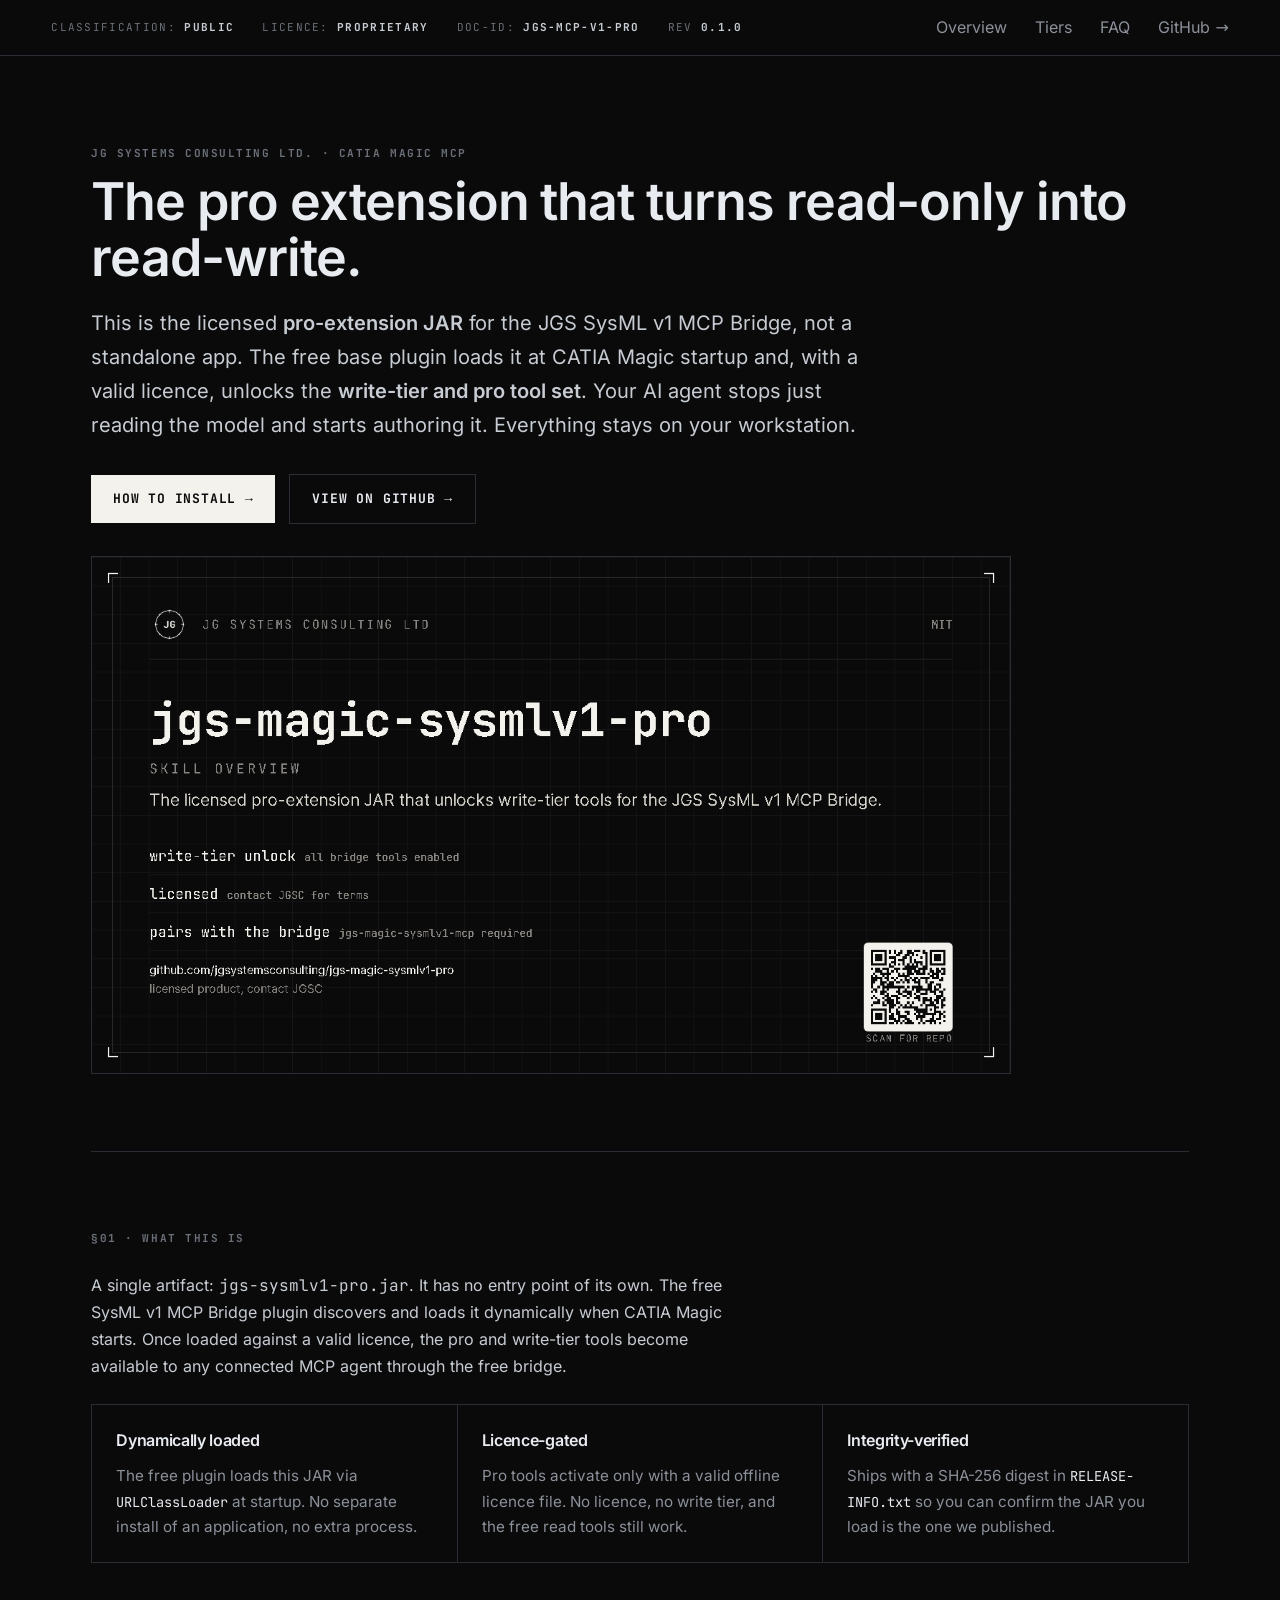
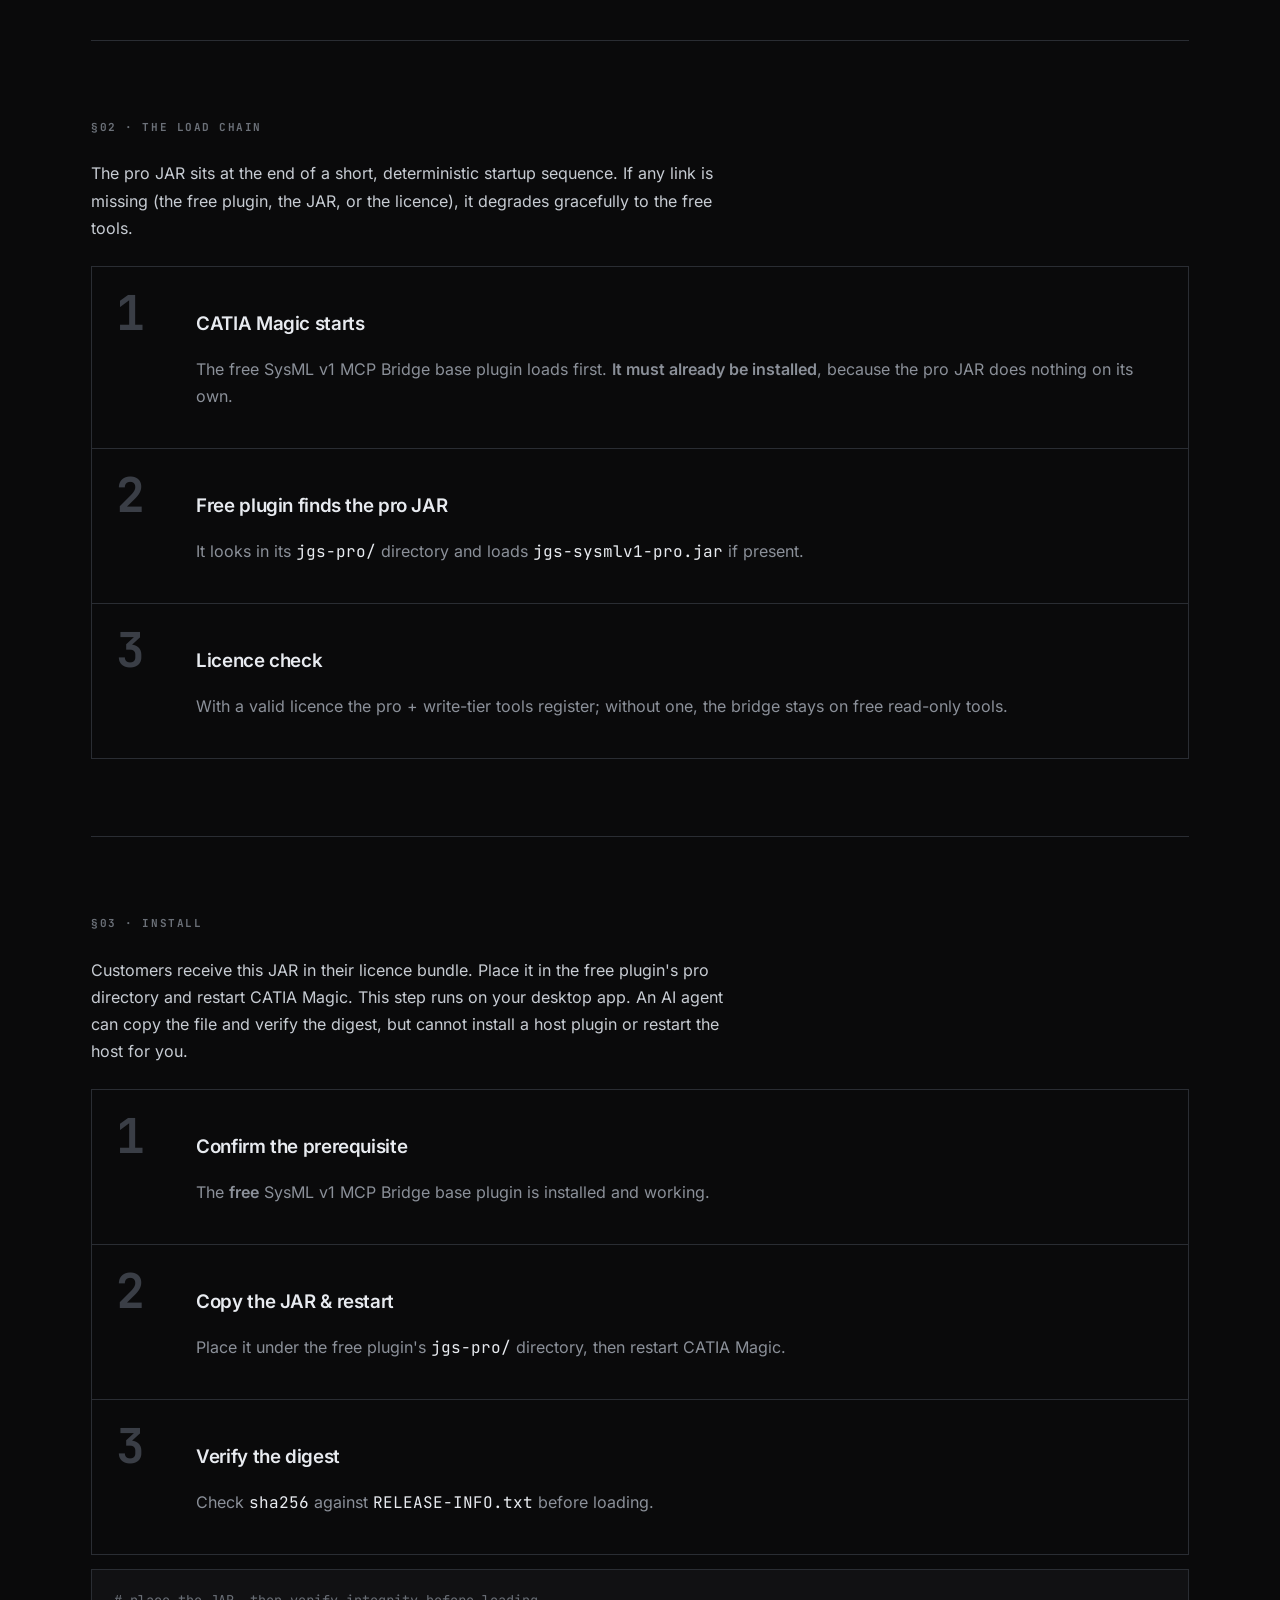
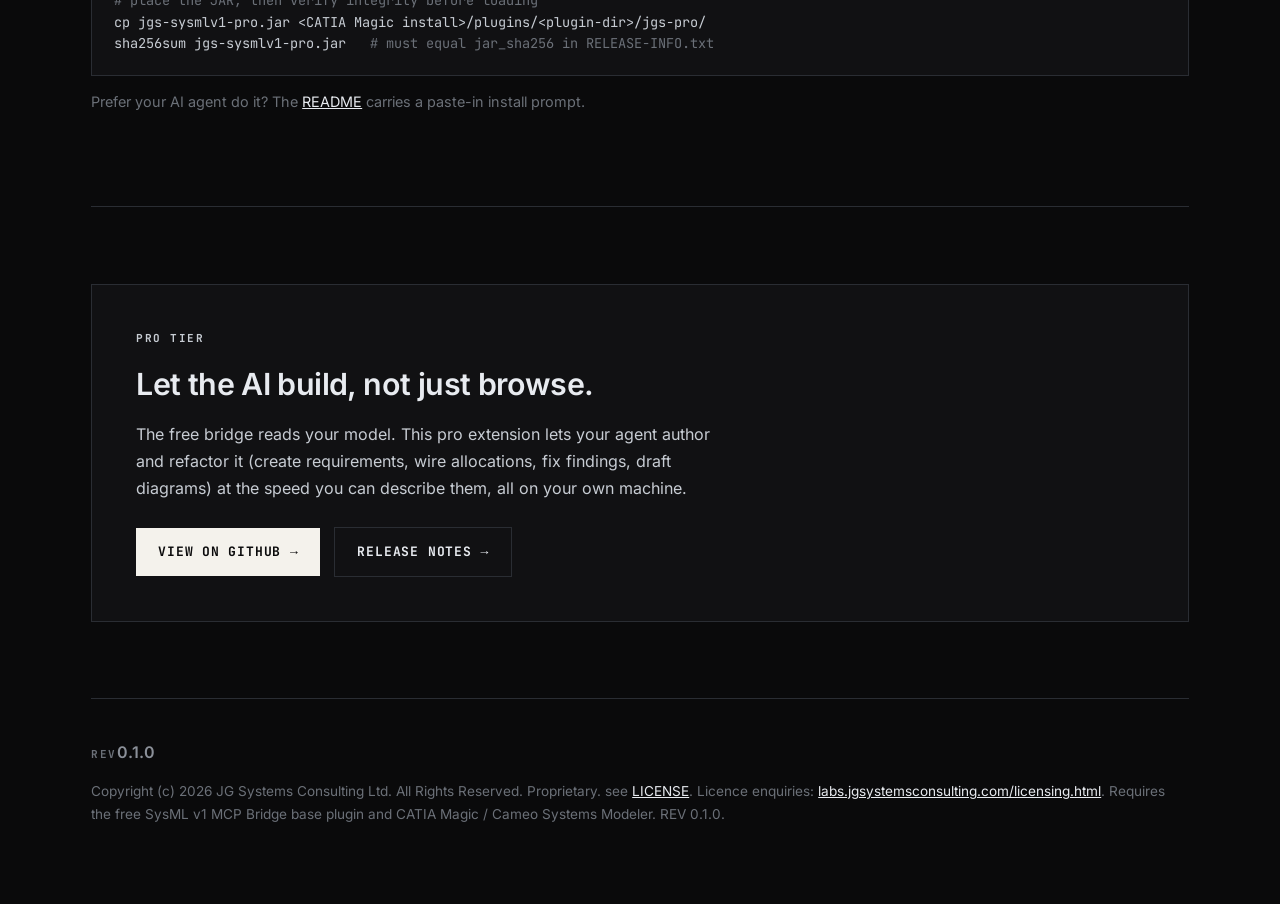
==== commit cf3e4a0d: "feat(site): skill-overview title card in hero" ====
--- a/docs/index.html
+++ b/docs/index.html
@@ -21,11 +21,11 @@
 <meta property="og:title" content="SysML v1 MCP Bridge: Pro Extension JAR">
 <meta property="og:description" content="Licensed pro-extension JAR for the JGS SysML v1 MCP Bridge. The free base plugin loads it at CATIA Magic startup to unlock write-tier pro tools, fully local.">
 <meta property="og:url" content="https://jgsystemsconsulting.github.io/jgs-magic-sysmlv1-pro/">
-<meta property="og:image" content="https://jgsystemsconsulting.github.io/jgs-magic-sysmlv1-pro/images/og/og-magic-sysmlv1-pro-1200.jpg">
-<meta property="og:image:width" content="1200">
-<meta property="og:image:height" content="630">
+<meta property="og:image" content="https://jgsystemsconsulting.github.io/jgs-magic-sysmlv1-pro/title-card.png">
+<meta property="og:image:width" content="1280">
+<meta property="og:image:height" content="720">
 <meta property="og:image:alt" content="JGS SysML v1 MCP Bridge Pro Extension">
-<meta name="twitter:image" content="https://jgsystemsconsulting.github.io/jgs-magic-sysmlv1-pro/images/og/og-magic-sysmlv1-pro-1200.jpg">
+<meta name="twitter:image" content="https://jgsystemsconsulting.github.io/jgs-magic-sysmlv1-pro/title-card.png">
 <meta name="twitter:card" content="summary_large_image">
 <meta name="twitter:title" content="SysML v1 MCP Bridge: Pro Extension JAR">
 <meta name="twitter:description" content="Licensed pro-extension JAR for the JGS SysML v1 MCP Bridge. Write-tier + pro tools, loaded by the free plugin, fully local.">
@@ -89,6 +89,9 @@
       <a class="btn primary" href="#install">How to install →</a>
       <a class="btn ghost" href="https://github.com/jgsystemsconsulting/jgs-magic-sysmlv1-pro">View on GitHub →</a>
     </div>
+    <img src="title-card.png" width="1280" height="720"
+         alt="Skill overview card for jgs-magic-sysmlv1-pro: licensed pro-extension JAR unlocking write-tier tools for the JGS SysML v1 MCP Bridge"
+         style="display:block; width:100%; max-width:920px; height:auto; margin-top:32px; border:1px solid var(--line);">
   </section>
 
   <section>
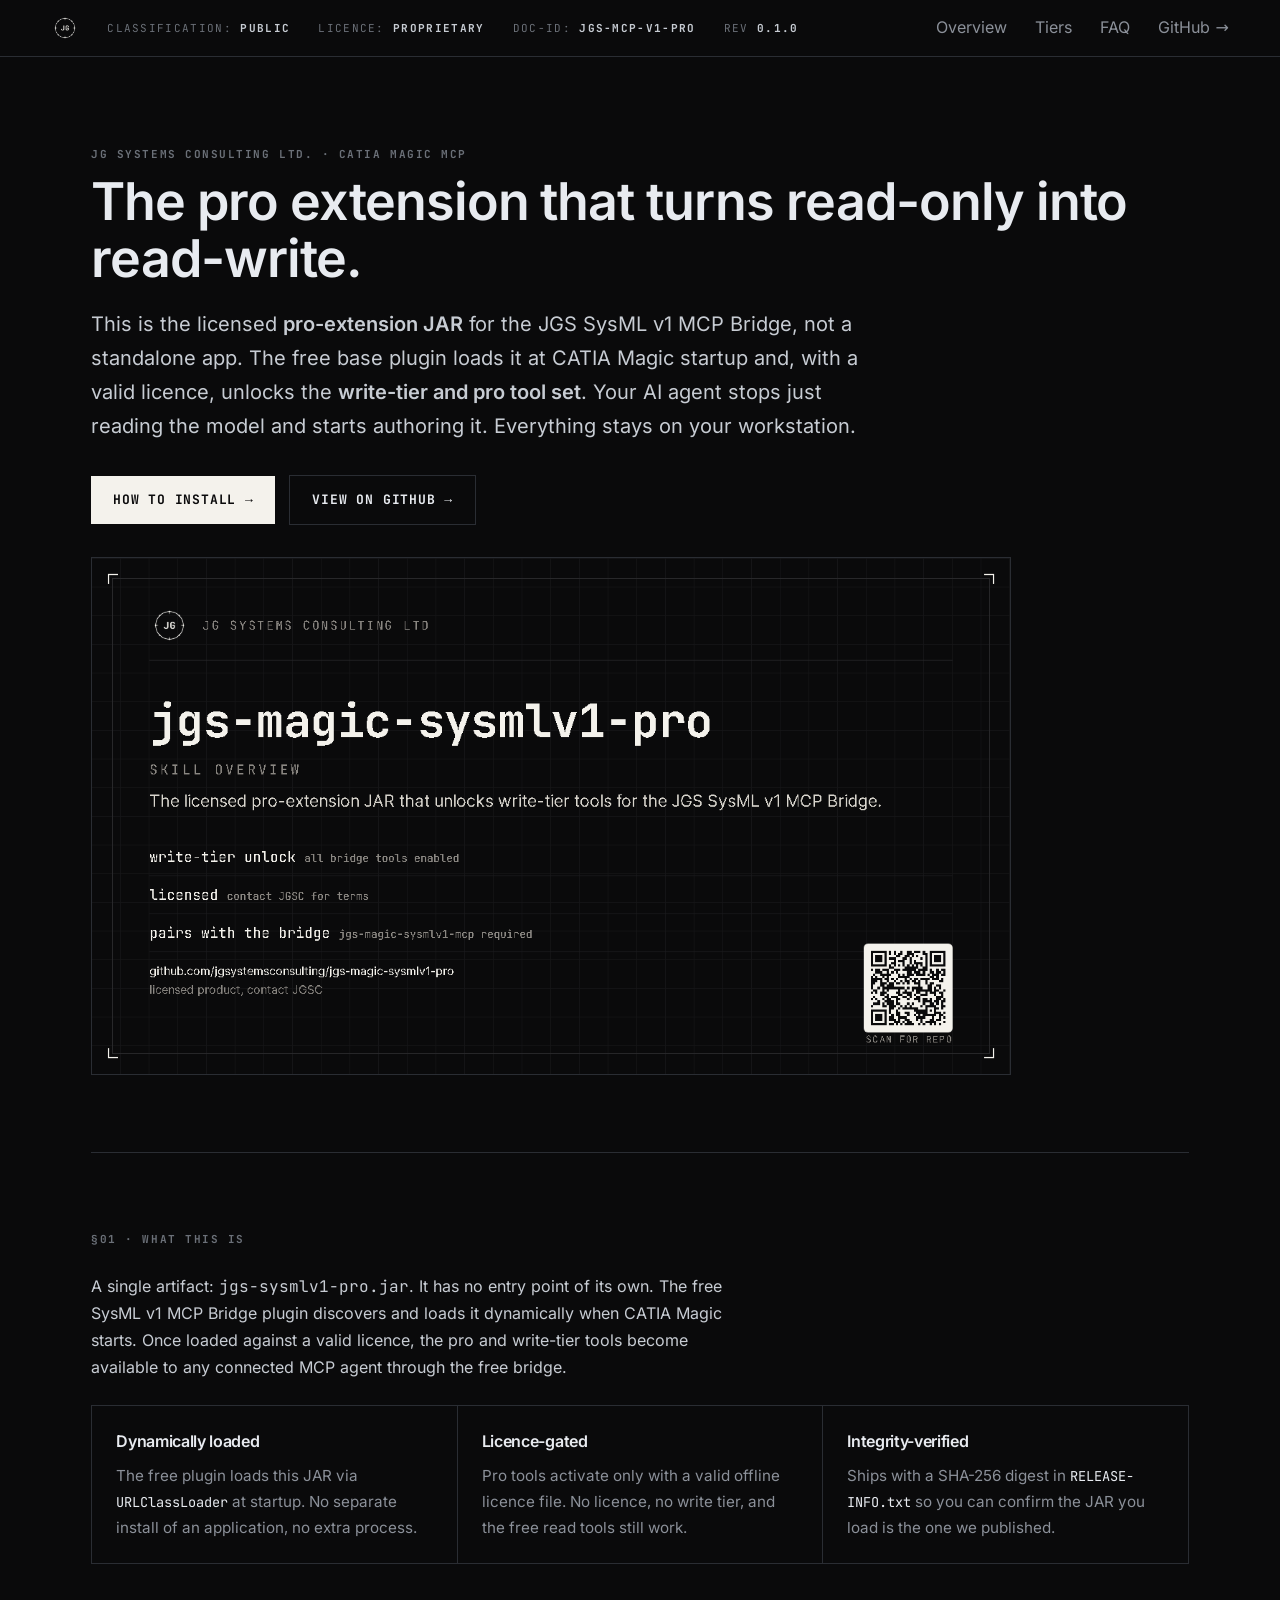
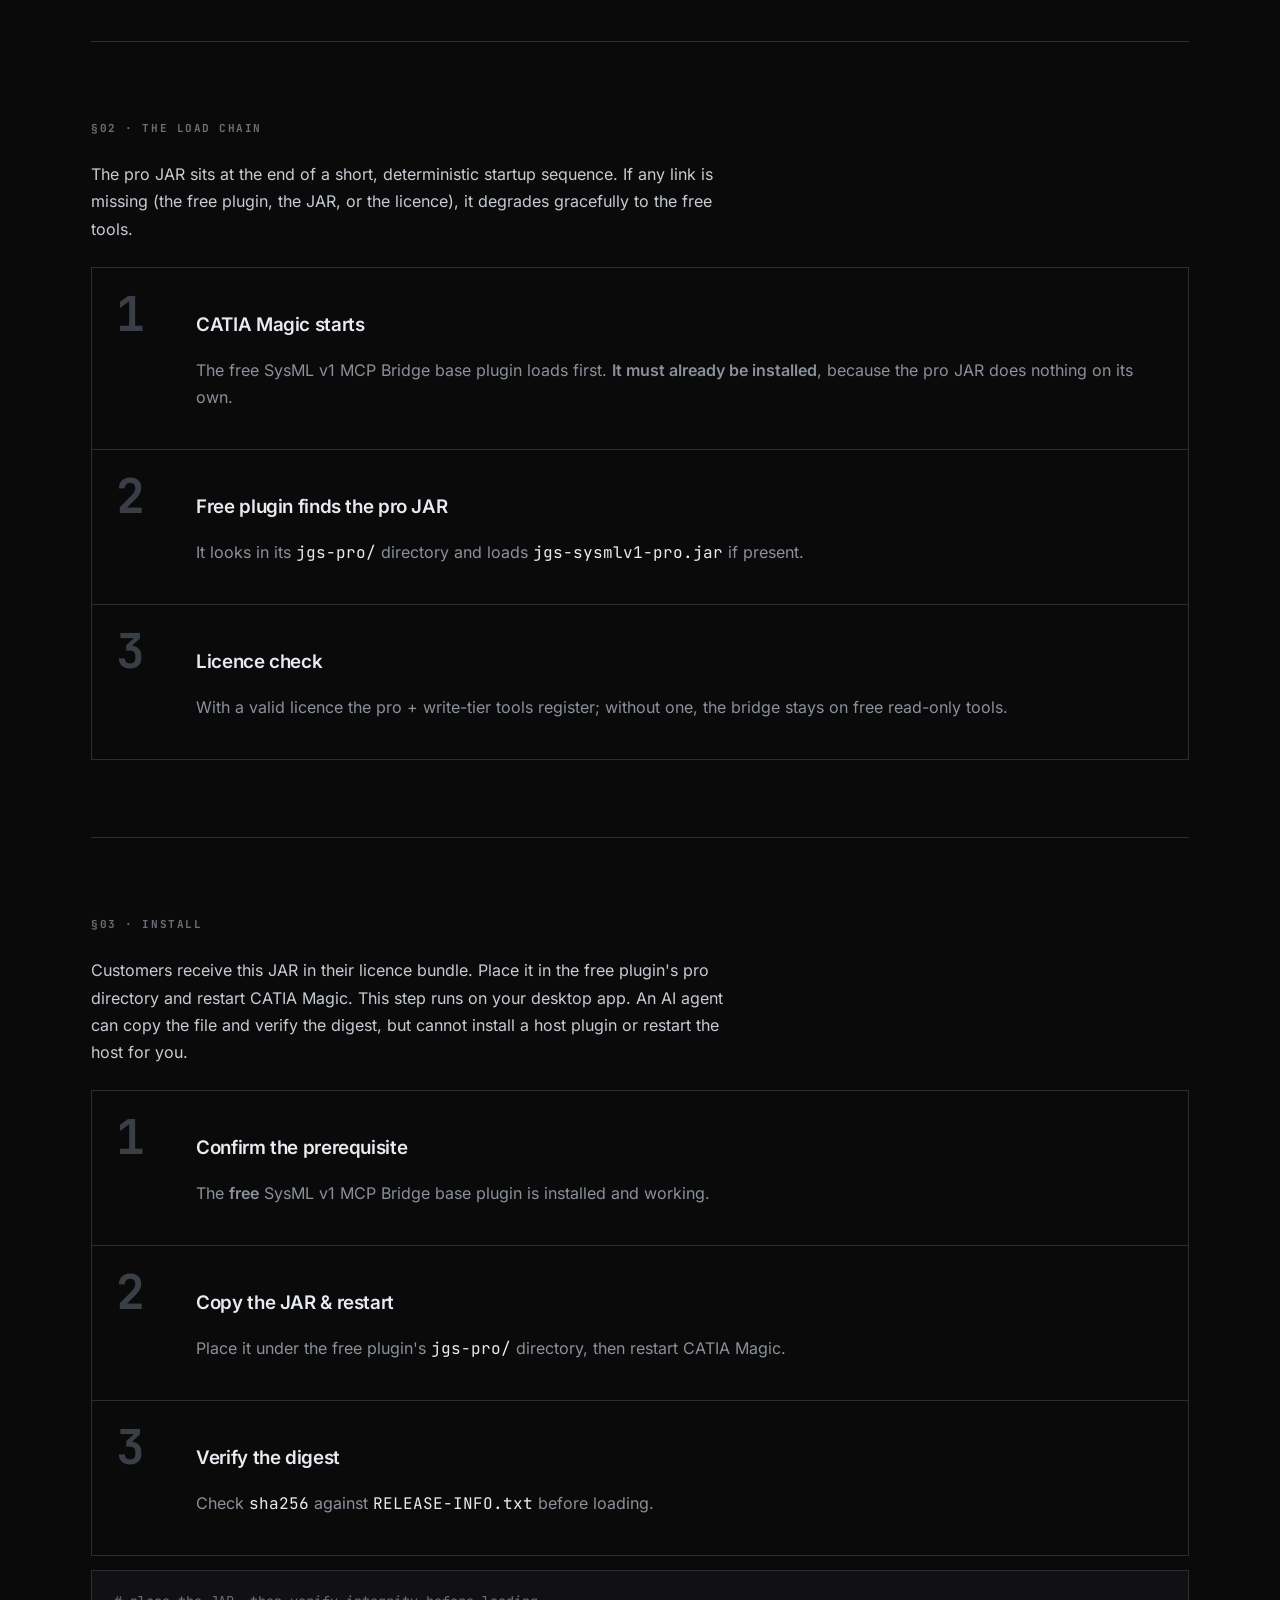
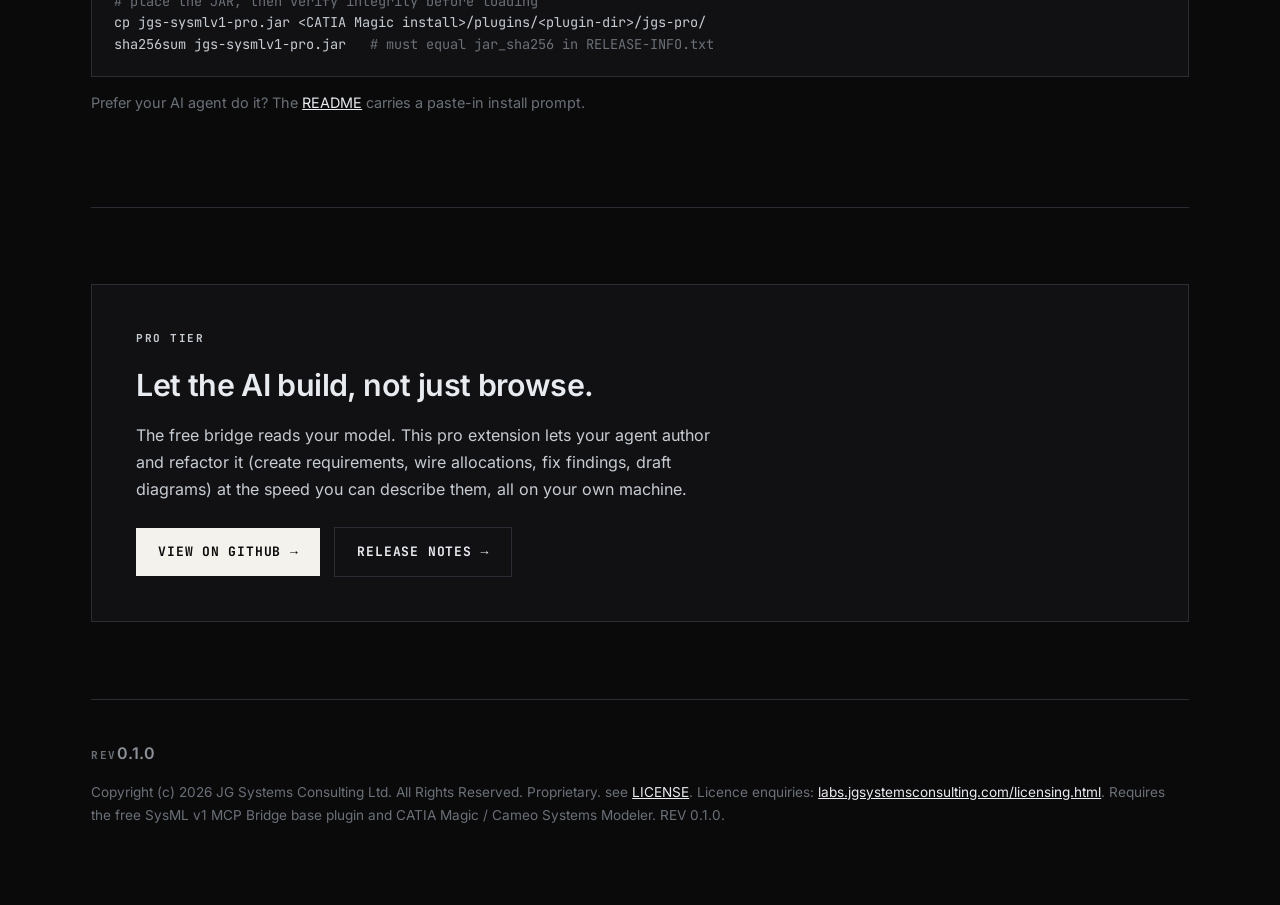
==== commit 01f8d79f: "feat(site): brand emblem in navigation" ====
--- a/docs/index.html
+++ b/docs/index.html
@@ -62,6 +62,7 @@
 
 <header class="masthead">
   <div class="row">
+    <a class="brand" href="index.html" aria-label="JG Systems Consulting home"><img src="images/jgs-emblem.png" alt="" width="28" height="28"></a>
     <span>CLASSIFICATION: <b>PUBLIC</b></span>
     <span>LICENCE: <b>PROPRIETARY</b></span>
     <span>DOC-ID: <b>JGS-MCP-V1-PRO</b></span>
--- a/docs/site.css
+++ b/docs/site.css
@@ -40,6 +40,8 @@
 .masthead .row span { font-family: var(--mono); font-size: 0.6875rem; letter-spacing: 0.12em; color: var(--mute); text-transform: uppercase; }
 .masthead .row span b { color: var(--text); font-weight: 700; }
 .masthead .row .spacer { flex: 1; }
+.masthead .row .brand { display: inline-flex; align-items: center; }
+.masthead .row .brand img { display: block; }
 .masthead .row a { color: var(--mute-2); text-decoration: none; }
 .masthead .row a:hover { color: var(--text-hi); }
 
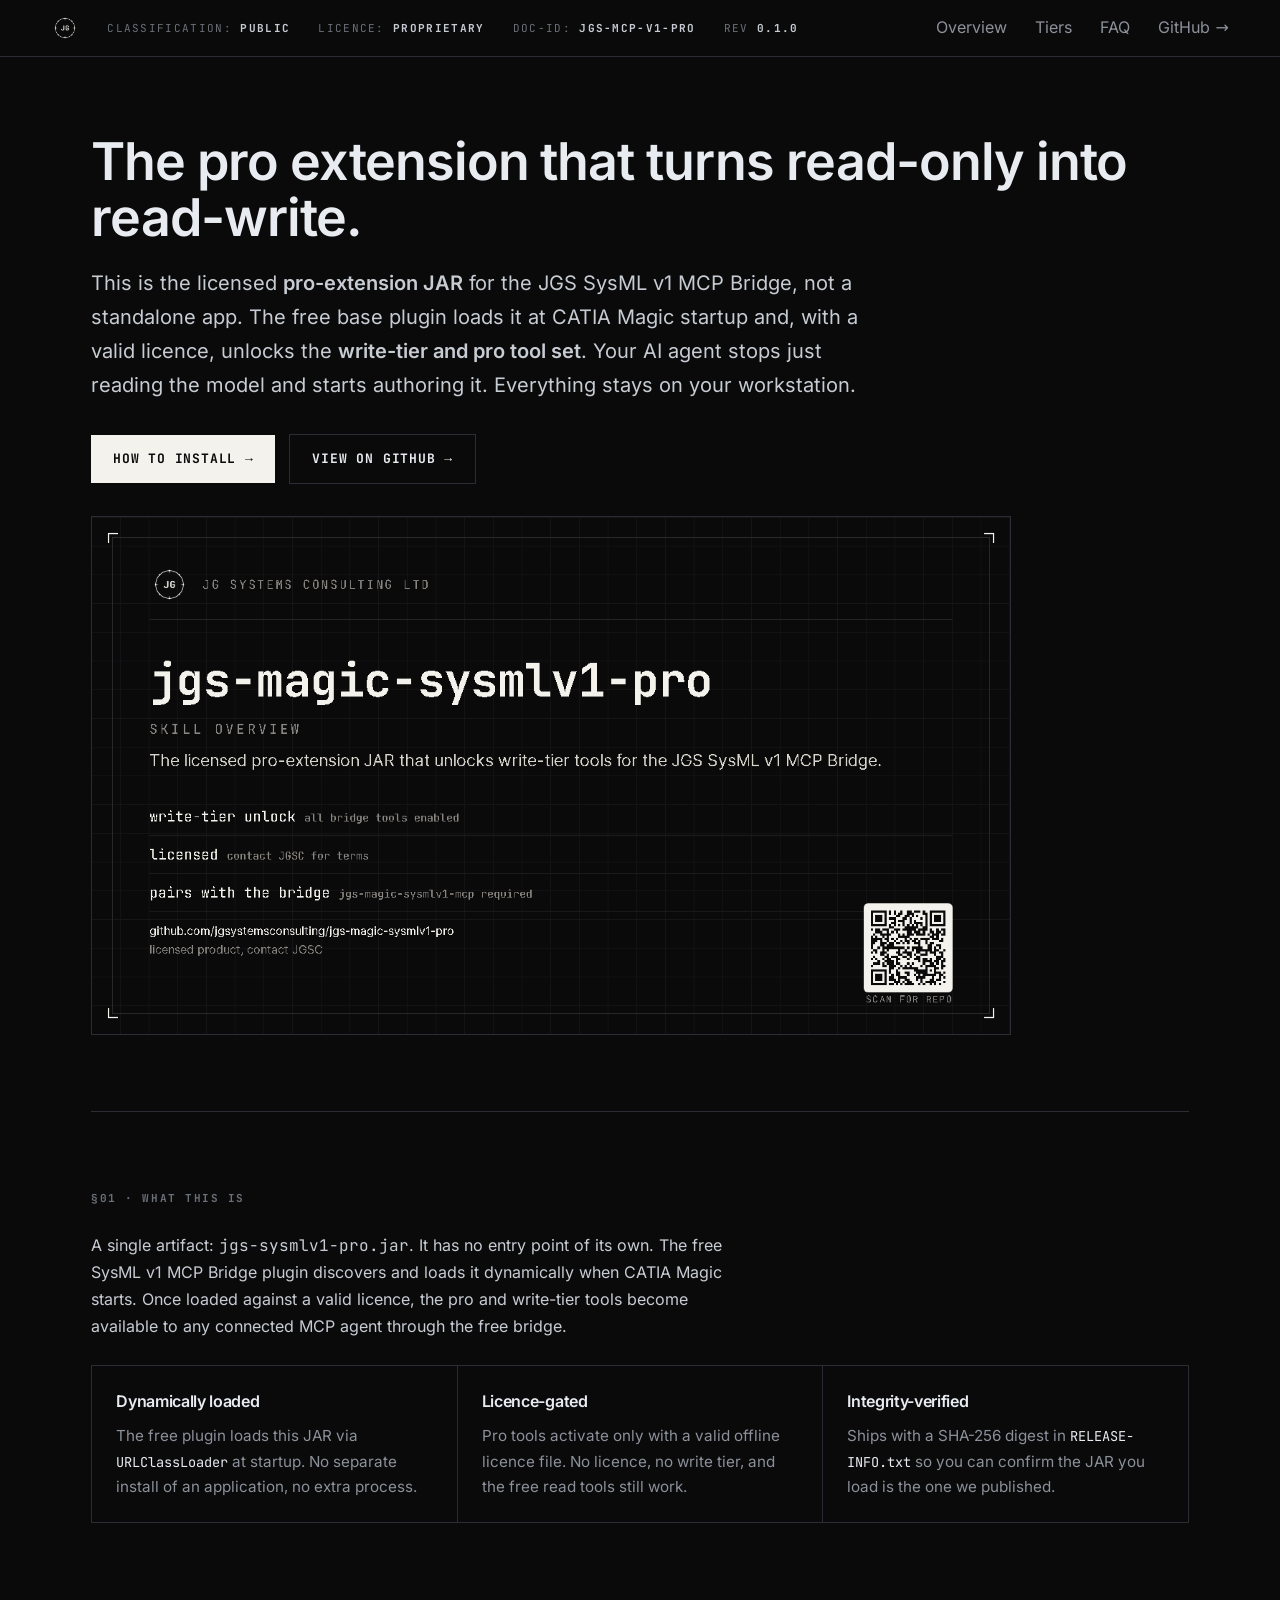
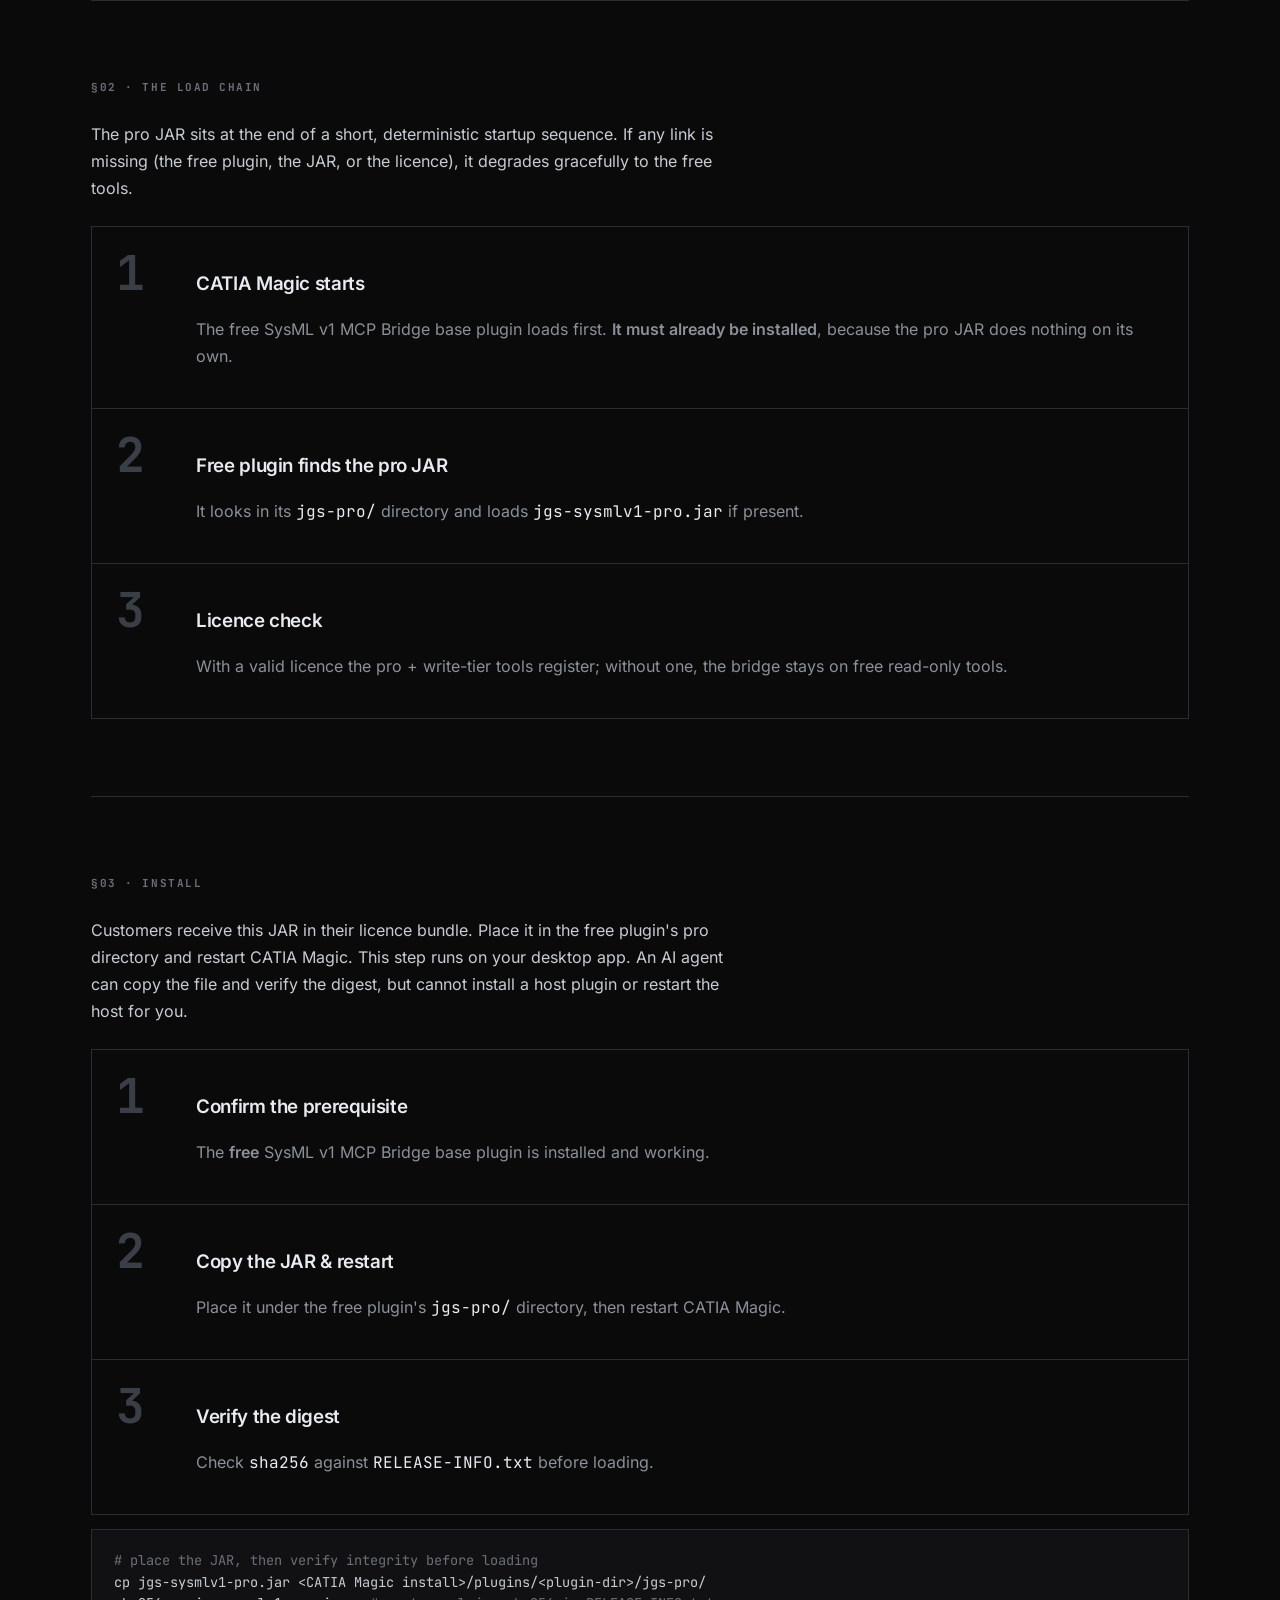
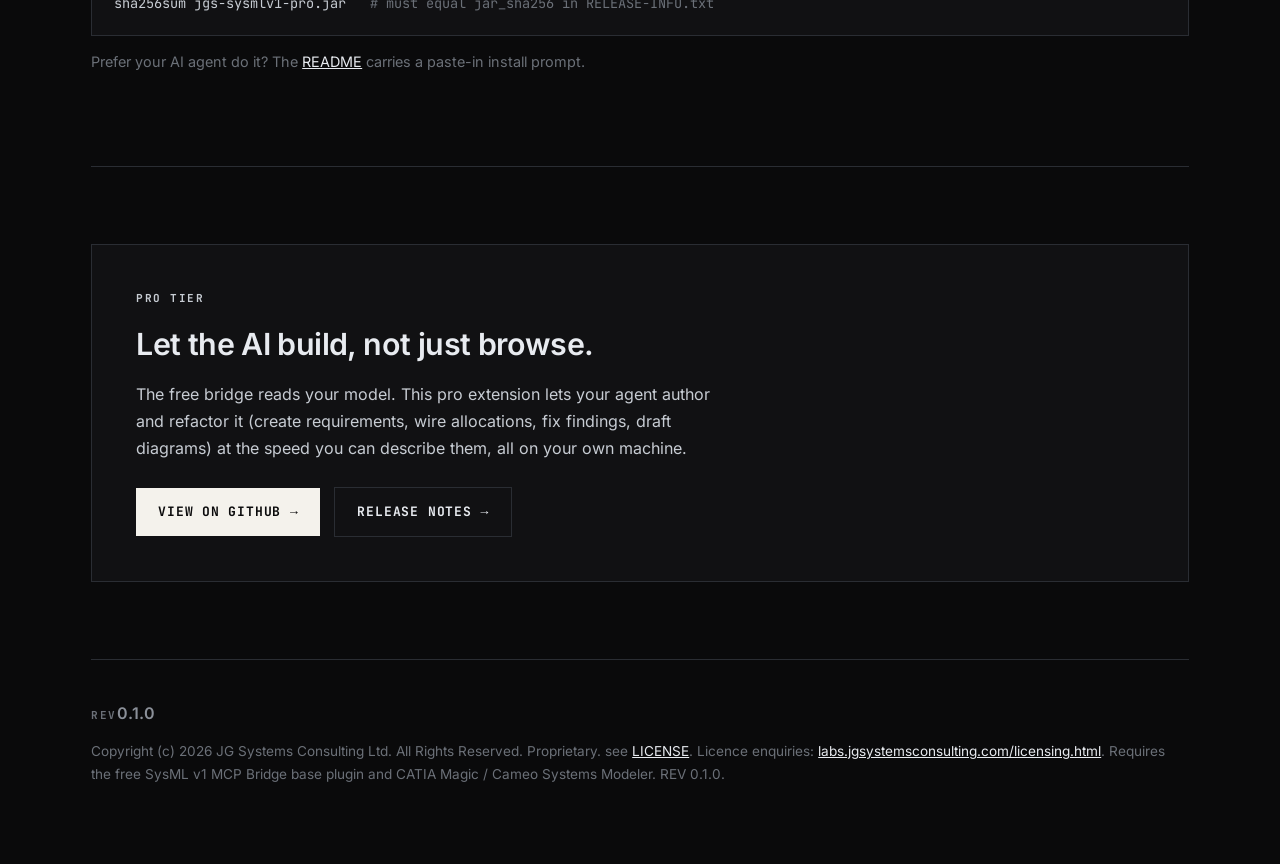
==== commit 0ed7a4e9: "docs(site): drop brand eyebrow lines from hero and pre-footer band to match the JGSC shell standard" ====
--- a/docs/index.html
+++ b/docs/index.html
@@ -78,7 +78,6 @@
 <main class="wrap">
 
   <section class="hero">
-    <p class="label">JG Systems Consulting Ltd. · CATIA Magic MCP</p>
     <h1>The pro extension that turns read-only into read-write.</h1>
     <p class="lede">
       This is the licensed <strong>pro-extension JAR</strong> for the JGS SysML v1 MCP Bridge, not
